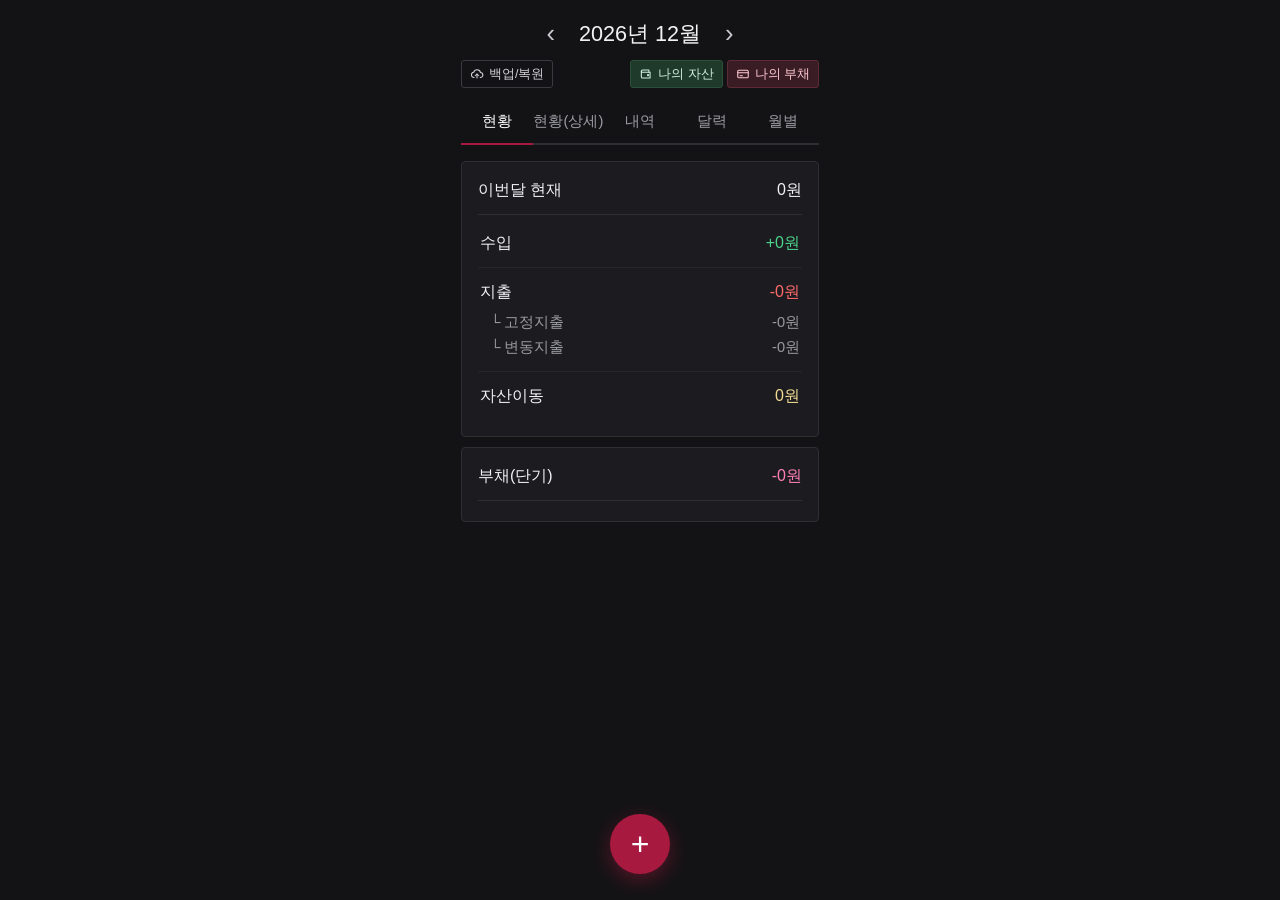
==== index.html @ 61c3c896 "상단 버튼 아이콘: 백업/복원(구름), 나의 자산(지갑), 나의 부채(카드) Co-Authored-By: Claude Opus 5.5 <noreply@anthropic.com>" ====
<!doctype html>
<html lang="ko">
<head>
  <meta charset="utf-8">
  <meta name="viewport" content="width=device-width, initial-scale=1, viewport-fit=cover">
  <meta name="theme-color" content="#131315">
  <meta name="apple-mobile-web-app-capable" content="yes">
  <meta name="apple-mobile-web-app-status-bar-style" content="black-translucent">
  <meta name="apple-mobile-web-app-title" content="가계부">
  <meta name="google-site-verification" content="jpXfUGsTTDKQSjkQubJNFCeuo1Zj98mid0nIIDpsm4s" />
  <meta name="description" content="개인용 가계부 웹앱. 데이터는 이 기기와 본인 구글 드라이브에만 저장됩니다.">
  <title>클로드 가계부</title>
  <link rel="manifest" href="manifest.webmanifest">
  <link rel="icon" href="icons/icon-192.png">
  <link rel="apple-touch-icon" href="icons/apple-touch-icon.png">
  <link rel="stylesheet" href="style.css">
</head>
<body>
  <div class="app">
    <header class="topbar">
      <div class="month-nav">
        <button class="icon-btn" id="prev" aria-label="이전 달">‹</button>
        <button id="month-title" aria-label="날짜 고르기"></button>
        <button class="icon-btn" id="next" aria-label="다음 달">›</button>
      </div>
      <div class="top-row">
        <button class="ghost-btn" id="open-backup"><svg class="btn-ico" width="14" height="14" viewBox="0 0 24 24" fill="none" stroke="currentColor" stroke-width="1.8" stroke-linecap="round" stroke-linejoin="round" aria-hidden="true"><path d="M7 18a4.5 4.5 0 0 1-.6-8.96A6 6 0 0 1 18 9.5a4 4 0 0 1-.5 8.5"/><path d="M12 12v7"/><path d="M9 15l3-3 3 3"/></svg>백업/복원</button>
        <div class="top-actions">
          <button class="ghost-btn asset-tone" id="open-assets"><svg class="btn-ico" width="14" height="14" viewBox="0 0 24 24" fill="none" stroke="currentColor" stroke-width="1.8" stroke-linecap="round" stroke-linejoin="round" aria-hidden="true"><path d="M4 7a2 2 0 0 1 2-2h11v4"/><path d="M4 7v10a2 2 0 0 0 2 2h13V9H6a2 2 0 0 1-2-2z"/><circle cx="15.5" cy="14" r="1"/></svg>나의 자산</button>
          <button class="ghost-btn debt-tone" id="open-debts"><svg class="btn-ico" width="14" height="14" viewBox="0 0 24 24" fill="none" stroke="currentColor" stroke-width="1.8" stroke-linecap="round" stroke-linejoin="round" aria-hidden="true"><rect x="3" y="5.5" width="18" height="13" rx="2"/><path d="M3 10h18"/><path d="M7 15h4"/></svg>나의 부채</button>
        </div>
      </div>
    </header>

    <nav class="tabs" role="tablist">
      <button role="tab" data-tab="home">현황</button>
      <button role="tab" data-tab="detail">현황(상세)</button>
      <button role="tab" data-tab="list">내역</button>
      <button role="tab" data-tab="calendar">달력</button>
      <button role="tab" data-tab="monthly">월별</button>
    </nav>

    <button id="sync-bar" class="sync-bar" hidden></button>
    <div id="backup-bar" class="backup-bar" hidden></div>
    <main id="view"></main>
  </div>

  <button class="fab" id="fab" aria-label="내역 추가">+</button>
  <div id="modal-root"></div>
  <div id="toast" class="toast" hidden></div>

  <script type="module" src="app.js"></script>
</body>
</html>
---- style.css ----
/* 다크 테마 + 레드와인 포인트. PC에서도 폰과 같은 폭(390px)으로 보인다. */
:root {
  --fs-up: 1px;       /* 작은 글자(1rem 미만)를 한꺼번에 키우는 값 */
  --bg: #131315;
  --card: #1c1c20;
  --row: #242428;
  --line: #2e2e33;
  --line-soft: #26262b;
  --text: #f2f2f4;
  --muted: #9a9aa2;
  --wine: #a8193f;
  --wine-hover: #c01f4a;
  --inc: #4cd28a;     /* 수입: 초록 */
  --exp: #ff6b6b;     /* 지출: 레드 */
  --cred: #ff7eb6;     /* 부채(신용카드·마통 사용): 핑크 */
  --mov: #f3dc94;   /* 자산이동: 연한 옐로우 */
  --green-bg: #1f3a2a;
  --green-line: #2b5039;
  --green-text: #cfeedd;
  --sector: #f3dc94;          /* 종류 뱃지·합계 기본색 */
  --sector-rgb: 243, 220, 148;
  --app-width: 390px;
  color-scheme: dark;
}

* { box-sizing: border-box; }
html, body { margin: 0; background: var(--bg); color: var(--text); }
body {
  font-family: -apple-system, BlinkMacSystemFont, "Apple SD Gothic Neo", "Malgun Gothic", "Noto Sans KR", sans-serif;
  font-size: 16px; font-weight: 400; line-height: 1.5;
  -webkit-tap-highlight-color: transparent;
}
button, input, select, textarea { font: inherit; color: inherit; }
button { cursor: pointer; background: none; border: none; padding: 0; }

.app {
  max-width: var(--app-width); margin: 0 auto;
  padding: calc(16px + env(safe-area-inset-top)) 16px 120px;
}

/* 상단 바 */
/* 윗줄: 날짜(가운데, 크게) / 아랫줄: 왼쪽 백업/복원, 오른쪽 나의 자산·나의 부채 */
.topbar { display: flex; flex-direction: column; gap: 8px; margin-bottom: 14px; }
.top-row { display: flex; align-items: center; justify-content: space-between; gap: 4px; }
.month-nav { display: flex; align-items: center; justify-content: center; gap: 8px; white-space: nowrap; }
#month-title { font-size: 1.35rem; padding: 2px 6px; border-radius: 3px; }
.month-nav .icon-btn { font-size: 1.6rem; padding: 2px 10px; }
#month-title:active { background: var(--row); }

/* 날짜 선택 팝업 */
.pick-nav { display: flex; align-items: center; justify-content: space-between; margin-bottom: 4px; }
.pick-title { font-size: 1rem; padding: 4px 10px; border-radius: 3px; }
.pick-title:active { background: var(--row); }
.pick-day { position: relative; height: 40px; border-radius: 50%; font-size: calc(0.9rem + var(--fs-up)); margin: 1px auto; width: 40px; }
.pick-day.sun { color: #ff8a9b; } .pick-day.sat { color: #7cc4f5; }
.pick-day.today { outline: 1px solid var(--wine); }
.pick-day.on { background: var(--wine); color: #fff; }
.pick-day i { position: absolute; left: 50%; bottom: 5px; width: 4px; height: 4px; margin-left: -2px; border-radius: 50%; background: var(--muted); }
.pick-day.on i { background: #fff; }
.pick-months { display: grid; grid-template-columns: repeat(4, 1fr); gap: 6px; margin: 8px 0; }
.pick-months button { height: 44px; border-radius: 3px; background: var(--row); border: 1px solid #303035; font-size: calc(0.9rem + var(--fs-up)); }
.pick-months button.on { background: var(--wine); border-color: var(--wine); color: #fff; }
.icon-btn { color: #c8c8ce; font-size: 1.3rem; line-height: 1; padding: 2px 4px; }
.top-actions { display: flex; gap: 4px; }
.ghost-btn {
  border: 1px solid #3a3a40; border-radius: 3px; color: #d0d0d6;
  font-size: calc(0.72rem + var(--fs-up)); padding: 6px 6px; white-space: nowrap; line-height: 1;
}
/* 상단 버튼 아이콘(백업 구름·자산 지갑·부채 카드) */
.top-row .ghost-btn { display: inline-flex; align-items: center; gap: 5px; padding: 6px 8px; }
.btn-ico { flex: 0 0 auto; }
/* 상단 나의 자산(초록) / 나의 부채(레드) — 각 창의 색과 맞춤 */
.ghost-btn.asset-tone { background: var(--green-bg); border-color: var(--green-line); color: var(--green-text); }
.ghost-btn.debt-tone { background: #3a1d24; border-color: #5e2a35; color: #ffc9d2; }

/* 탭 */
.tabs { display: flex; border-bottom: 2px solid var(--line); margin-bottom: 16px; }
.tabs button { flex: 1; padding: 8px 0 10px; color: var(--muted); font-size: calc(0.95rem + var(--fs-up)); position: relative; }
.tabs button.active { color: #fff; }
.tabs button.active::after {
  content: ""; position: absolute; left: 0; right: 0; bottom: -2px; height: 2px; background: var(--wine);
}

/* 동기화 알림줄 */
.sync-bar {
  display: block; width: 100%; margin: -6px 0 12px; padding: 9px 12px; border-radius: 3px; text-align: left;
  background: #2a2216; border: 1px solid #4a3a1c; color: var(--mov); font-size: calc(0.8rem + var(--fs-up));
}
.sync-bar[hidden] { display: none; }

/* 카드(섹션) */
.card { background: var(--card); border: 1px solid var(--line); border-radius: 4px; padding: 16px; margin-bottom: 10px; }
.card-head {
  display: flex; justify-content: space-between;
  padding-bottom: 12px; border-bottom: 1px solid var(--line); margin-bottom: 4px;
}
.card-head.plain { border-bottom: none; padding-bottom: 0; margin-bottom: 12px; }
.row { padding: 12px 2px; }
.row + .row { border-top: 1px solid var(--line-soft); }
.row-main { display: flex; justify-content: space-between; }
.row-sub { display: flex; justify-content: space-between; color: var(--muted); font-size: calc(0.85rem + var(--fs-up)); padding: 4px 0 0 10px; }
.row-main + .row-sub { margin-top: 4px; }
.inc { color: var(--inc); } .exp { color: var(--exp); } .mov { color: var(--mov); } .cred { color: var(--cred); }
.muted { color: var(--muted); }
.empty { color: var(--muted); font-size: calc(0.85rem + var(--fs-up)); text-align: center; padding: 28px 0; line-height: 1.7; }

/* 구분 버튼(상세 현황, 내역 추가) */
.seg { display: flex; gap: 6px; }
.seg button {
  flex: 1; min-height: 36px; border-radius: 2px; font-size: calc(0.8rem + var(--fs-up));
  background: var(--row); border: 1px solid #303035; color: var(--muted);
}
.seg button.on { background: var(--wine); border-color: var(--wine); color: #fff; }
.seg.seg-5 { gap: 4px; }
.seg.seg-5 button { font-size: calc(0.74rem + var(--fs-up)); padding: 0 2px; white-space: nowrap; }

/* 내역 목록 */
.day { margin-bottom: 10px; }
.day-head { display: flex; justify-content: space-between; color: var(--muted); font-size: calc(0.8rem + var(--fs-up)); padding: 0 2px 6px; }
.tx { display: flex; justify-content: space-between; align-items: center; gap: 10px; width: 100%; text-align: left; padding: 12px 2px; }
.tx + .tx { border-top: 1px solid var(--line-soft); }
.tx .left { min-width: 0; }
.tx .memo { color: var(--muted); font-size: calc(0.8rem + var(--fs-up)); overflow: hidden; text-overflow: ellipsis; white-space: nowrap; }
.tx .amt { white-space: nowrap; }

/* 달력: 카드 하나 안에 상자 없이 7칸 격자 */
.cal-grid { display: grid; grid-template-columns: repeat(7, 1fr); }
.cal-week { margin: 6px 0 2px; }
.cal-week span { text-align: center; font-size: calc(0.75rem + var(--fs-up)); color: var(--muted); padding: 4px 0; }
.cal-week .sun, .cal-cell.sun .cal-num { color: #ff8a9b; }
.cal-week .sat, .cal-cell.sat .cal-num { color: #7cc4f5; }
.cal-cell {
  min-height: 58px; padding: 4px 1px 6px; border-radius: 4px;
  display: flex; flex-direction: column; align-items: center; gap: 1px; min-width: 0;
}
.cal-cell.sel { background: var(--row); }
.cal-num { font-size: calc(0.82rem + var(--fs-up)); width: 24px; height: 24px; line-height: 24px; text-align: center; border-radius: 50%; }
.cal-cell.today .cal-num { background: var(--wine); color: #fff; }
.cal-amt { font-size: calc(0.6rem + var(--fs-up)); line-height: 1.3; max-width: 100%; overflow: hidden; text-overflow: ellipsis; white-space: nowrap; }
.cal-dot { width: 4px; height: 4px; border-radius: 50%; background: var(--mov); margin-top: 4px; }
.cal-sum { font-size: calc(0.85rem + var(--fs-up)); }

/* + 버튼 */
.fab {
  position: fixed; left: 50%; bottom: calc(26px + env(safe-area-inset-bottom)); transform: translateX(-50%);
  width: 60px; height: 60px; border-radius: 50%; background: var(--wine); color: #fff;
  font-size: 2rem; font-weight: 300; line-height: 1; z-index: 10;
  box-shadow: 0 6px 20px rgba(168, 25, 63, 0.45);
}
.fab:active { background: var(--wine-hover); }

/* 팝업 창: 폭은 카드와 동일 */
.overlay {
  position: fixed; inset: 0; background: rgba(0, 0, 0, 0.55); z-index: 20;
  display: flex; justify-content: center; align-items: flex-start;
  padding: calc(48px + env(safe-area-inset-top)) 16px 24px; overflow-y: auto;
}
.panel {
  width: calc(var(--app-width) - 32px); max-width: 100%;
  background: var(--card); border: 1px solid var(--line); border-radius: 4px;
}
.panel-head { display: flex; justify-content: space-between; align-items: center; padding: 20px 20px 8px; }
.panel-head h2 { margin: 0; font-size: 1.1rem; font-weight: 400; }
.head-actions { display: flex; align-items: center; gap: 12px; }
.x-btn { font-size: 1.1rem; color: #ddd; padding: 2px 4px; }
.panel-body { padding: 8px 20px 20px; }

.red-btn {
  background: #3a1d24; border: 1px solid #5e2a35; color: #ffc9d2;
  border-radius: 3px; font-size: calc(0.78rem + var(--fs-up)); padding: 6px 10px; line-height: 1;
}
.panel.theme-debts .head-actions { gap: 6px; }
.panel.theme-debts .head-actions .red-btn,
.panel.theme-debts .head-actions .green-btn { padding: 6px 8px; white-space: nowrap; }
.green-btn {
  background: var(--green-bg); border: 1px solid var(--green-line); color: var(--green-text);
  border-radius: 3px; font-size: calc(0.78rem + var(--fs-up)); padding: 6px 10px; line-height: 1;
}
.btn {
  display: block; width: 100%; min-height: 46px; border-radius: 3px;
  background: var(--row); border: 1px solid #303035;
}
.btn.primary { background: var(--wine); border-color: var(--wine); color: #fff; }
.btn.danger { color: #ff5c7c; }
.btn-row { display: flex; gap: 8px; margin-top: 16px; }
.btn-row .btn { flex: 1; }

/* 입력 폼 */
.field { margin-top: 14px; }
.field label { display: block; font-size: calc(0.8rem + var(--fs-up)); color: var(--muted); margin-bottom: 6px; }
.input {
  width: 100%; height: 44px; padding: 0 12px; border-radius: 3px;
  background: var(--row); border: 1px solid #303035; outline: none;
}
.input:focus { border-color: var(--wine); }
select.input { appearance: none; background-image: linear-gradient(45deg, transparent 50%, #aaa 50%), linear-gradient(135deg, #aaa 50%, transparent 50%);
  background-position: calc(100% - 18px) 19px, calc(100% - 13px) 19px; background-size: 5px 5px; background-repeat: no-repeat; }
input[type="date"].input { color-scheme: dark; }
.amount-input { text-align: right; font-size: 1.1rem; }
.money-line { display: flex; gap: 6px; }
.money-line .cur-select { flex: 0 0 92px; }
.amount-wrap { position: relative; flex: 1; min-width: 0; }
.amount-wrap .amount-input { display: block; width: 100%; padding-right: 34px; }
.amount-wrap[data-long="true"] .amount-input { padding-right: 54px; }
.amount-unit { position: absolute; right: 12px; top: 50%; transform: translateY(-50%); color: var(--muted); font-size: calc(0.95rem + var(--fs-up)); pointer-events: none; }
.money-line .amount-input { flex: 1; min-width: 0; }
.money-line .half { flex: 1; min-width: 0; }
.subcat-add { margin-top: 6px; }
.subcat-add[hidden] { display: none; }
.subcat-add .input { flex: 1; min-width: 0; }
.subcat-add .subcat-add-btn { flex: 0 0 64px; width: 64px; min-height: 44px; }
.money-line input[type="date"] { flex: 1; min-width: 0; }
.money-line .time-input { flex: 0 0 120px; color-scheme: dark; }
.tx .amt { text-align: right; }
[data-krw-field][hidden] { display: none; }

/* 나의 자산 */
.asset-group { border: 1px solid var(--line); border-radius: 4px; padding: 4px 14px; margin-top: 10px; }
.asset-group-head {
  display: flex; justify-content: space-between; align-items: center;
  padding: 10px 0; border-bottom: 1px solid var(--line);
}
/* 종류(섹터) 이름은 옐로우 뱃지, 섹터 합계는 옐로우 글자 → 아래 자산 목록과 구분 */
.sector-badge {
  display: inline-block; padding: 3px 9px; border-radius: 3px; font-size: calc(0.8rem + var(--fs-up)); line-height: 1.4;
  color: var(--sector); background: rgba(var(--sector-rgb), 0.12); border: 1px solid rgba(var(--sector-rgb), 0.35);
}
.sector-total { color: var(--sector); }
/* 나의 자산은 연한 초록, 나의 부채는 연한 레드 */
.panel.theme-assets { --sector: #9fe0b5; --sector-rgb: 159, 224, 181; }
.panel.theme-debts { --sector: #ff9fae; --sector-rgb: 255, 159, 174; }
.asset-row { display: flex; align-items: center; gap: 8px; padding: 12px 0; }
.icon-only { color: #c8c8ce; display: flex; align-items: center; padding: 4px; }

/* 자산 전체 편집 */
.edit-item { padding: 12px 0; display: flex; align-items: center; gap: 4px; background: var(--card); }
.edit-body { flex: 1; min-width: 0; }
.grip { flex: 0 0 22px; align-self: stretch; display: flex; align-items: center; justify-content: center;
  color: var(--muted); touch-action: none; cursor: grab; margin-left: -6px; }
.edit-item.dragging { background: var(--row); border-radius: 3px; outline: 1px solid var(--line); }
.edit-item.dragging .grip { color: var(--sector); cursor: grabbing; }
.edit-item + .edit-item { border-top: 1px solid var(--line-soft); }
.edit-line { display: flex; gap: 6px; align-items: center; }
.edit-line + .edit-line { margin-top: 6px; }
.input.sm { height: 38px; font-size: calc(0.9rem + var(--fs-up)); padding: 0 10px; }
.input.sm.cur { flex: 0 0 66px; background-position: calc(100% - 12px) 16px, calc(100% - 7px) 16px; padding: 0 18px 0 8px; }
.input.sm.type { flex: 1; min-width: 0; padding: 0 19px 0 7px; background-position: calc(100% - 13px) 16px, calc(100% - 8px) 16px; } /* 둘째 줄 남는 폭을 다 써서 긴 종류 이름도 보이게 */
.edit-line .input.sm.amt-fixed:not(.type):not(.cur) { flex: 0 0 112px; }
.edit-line .input.sm:not(.type):not(.cur) { flex: 1; min-width: 0; }
.edit-del { flex: 0 0 auto; color: var(--muted); font-size: calc(0.8rem + var(--fs-up)); padding: 0 4px 0 6px; white-space: nowrap; }
.edit-item.removed .input { opacity: 0.35; text-decoration: line-through; }
.edit-item.removed .edit-del { color: var(--text); }
.asset-row + .asset-row { border-top: 1px solid var(--line-soft); }
.asset-none { color: var(--muted); font-size: calc(0.82rem + var(--fs-up)); }
.asset-row .name { flex: 1; min-width: 0; overflow: hidden; text-overflow: ellipsis; white-space: nowrap; font-size: calc(0.85rem + var(--fs-up)); }
.asset-row .amt { white-space: nowrap; font-size: calc(0.85rem + var(--fs-up)); text-align: right; }
.fx-sub { display: block; color: var(--muted); font-size: calc(0.72rem + var(--fs-up)); }
.fx-hint { color: var(--muted); font-size: calc(0.78rem + var(--fs-up)); text-align: right; margin-top: 6px; min-height: 1em; }
.fx-note { font-size: calc(0.75rem + var(--fs-up)); margin-top: 10px; }
.asset-total { display: flex; justify-content: space-between; padding: 4px 2px 6px; }

.note { color: var(--muted); font-size: calc(0.82rem + var(--fs-up)); line-height: 1.6; margin: 4px 0 0; }
.section-title { font-size: calc(0.9rem + var(--fs-up)); margin: 22px 0 8px; }

/* 알림 */
.toast {
  position: fixed; left: 50%; bottom: calc(100px + env(safe-area-inset-bottom)); transform: translateX(-50%);
  background: #2a2a30; border: 1px solid var(--line); color: #fff; font-size: calc(0.85rem + var(--fs-up));
  padding: 10px 16px; border-radius: 4px; z-index: 30; white-space: nowrap;
}

/* 카테고리 편집 */
.cat-edit { flex: 0 0 auto; padding: 0 2px 0 4px; }
.cat-row { width: 100%; text-align: left; }
.cat-row .name { flex: 0 1 auto; }
.cat-row .cat-subs { flex: 1; min-width: 0; text-align: right; font-size: calc(0.75rem + var(--fs-up)); overflow: hidden; text-overflow: ellipsis; white-space: nowrap; }
.cat-row .chev { color: var(--muted); }
.back-link { color: var(--muted); font-size: calc(0.82rem + var(--fs-up)); padding: 2px 0 6px; }
/* 카테고리 편집: 지출의 고정/변동 탭 */
.tabs.sub-tabs { margin: 12px 0 0; }
.tabs.sub-tabs button { font-size: calc(0.88rem + var(--fs-up)); padding: 6px 0 8px; }
.tabs.sub-tabs + .asset-group { margin-top: 10px; }

/* 내역: 날짜 머리줄 */
.day-head2 { display: flex; justify-content: space-between; align-items: flex-start; gap: 8px; padding: 0 2px 12px; border-bottom: 1px solid var(--line); }
.dh-left { display: flex; align-items: center; gap: 8px; white-space: nowrap; }
.dh-day { font-size: 1.35rem; line-height: 1; color: #fff; }
.dh-dow { font-size: calc(0.75rem + var(--fs-up)); padding: 3px 8px; border-radius: 3px; background: var(--row); border: 1px solid #303035; color: #d0d0d6; }
.dh-dow.sun { color: #ff8a9b; } .dh-dow.sat { color: #7cc4f5; }
.dh-ym { font-size: calc(0.78rem + var(--fs-up)); color: var(--muted); }
.dh-right { text-align: right; font-size: calc(0.78rem + var(--fs-up)); line-height: 1.6; white-space: nowrap; }

/* 내역: 한 줄 (뱃지 → 내용 → 시간·거래처) */
.tx { align-items: center; }
.tx .badges { display: flex; flex-wrap: wrap; gap: 4px; margin-bottom: 4px; }
.cat-badge { font-size: calc(0.72rem + var(--fs-up)); line-height: 1.4; padding: 2px 7px; border-radius: 3px; }
.cat-badge.b-inc { background: #e3f8eb; color: #1b8a4c; }
.cat-badge.b-exp { background: #ffe8e8; color: #c9302c; }
.cat-badge.b-mov { background: #fff6dc; color: #9a7413; }
.cat-badge.b-cred { background: #ffe6f1; color: #b8236b; }
.tx-content { color: #fff; font-size: calc(0.95rem + var(--fs-up)); overflow: hidden; text-overflow: ellipsis; white-space: nowrap; }
.tx .memo { font-size: calc(0.75rem + var(--fs-up)); margin-top: 1px; }
/* 탭 5개: 폰 폭에 맞게 글자를 조금 줄임 */
.tabs:not(.sub-tabs) button { font-size: calc(0.86rem + var(--fs-up)); white-space: nowrap; }
/* 달력 월 합계: 1줄 수입·지출, 2줄 신용·마통 */
.card-head.cal-head { align-items: flex-start; }
.cal-sum { text-align: right; line-height: 1.6; white-space: nowrap; }
/* 달력 '10월' 상자 표시 (내역의 요일 뱃지와 같은 계열) */
.month-badge { display: inline-block; padding: 4px 12px; border-radius: 3px; background: var(--row); border: 1px solid #3a3a40; color: #fff; font-size: 1rem; line-height: 1.4; }

/* 월별 */
.month-row { display: block; width: 100%; text-align: left; padding: 12px 2px; }
.month-row + .month-row { border-top: 1px solid var(--line-soft); }
.month-row.sel .mr-label { color: #fff; border-color: var(--wine); }
.mr-top { display: flex; justify-content: space-between; align-items: flex-start; gap: 8px; }
.mr-label { font-size: calc(0.82rem + var(--fs-up)); color: #d0d0d6; padding: 2px 8px; border-radius: 3px; background: var(--row); border: 1px solid #303035; white-space: nowrap; }
.mr-sum { text-align: right; font-size: calc(0.8rem + var(--fs-up)); line-height: 1.6; white-space: nowrap; }
.mr-bars { display: flex; flex-direction: column; gap: 3px; margin-top: 8px; }
.bar { display: block; height: 4px; border-radius: 2px; min-width: 2px; }
.inc-bar { background: var(--inc); opacity: 0.8; }
.exp-bar { background: var(--exp); opacity: 0.8; }
.mr-note { font-size: calc(0.72rem + var(--fs-up)); margin-top: 10px; }

/* 현황(상세): 합계 바 + 카테고리 섹션 */
.total-bar { margin-top: 14px; padding: 12px 14px; border-radius: 4px; background: var(--row); border: 1px solid #303035; font-size: 1rem; }
.tb-main { display: flex; justify-content: space-between; align-items: center; }
.tb-main > span:first-child { color: var(--text); font-size: 1rem; } /* 카테고리 이름과 같은 흰색·크기 */
.tb-sub { display: flex; justify-content: space-between; color: var(--muted); font-size: calc(0.85rem + var(--fs-up)); padding: 4px 0 0 10px; }
.tb-main + .tb-sub { margin-top: 6px; }
.detail-cat .asset-group-head { border-bottom: none; }
.detail-cat .asset-group-head:has(+ .detail-sub) { border-bottom: 1px solid var(--line); }
.detail-sub { padding: 9px 0 9px 10px; color: var(--muted); }
.detail-sub .name, .detail-sub .amt { font-size: calc(0.85rem + var(--fs-up)); color: var(--muted); }
.detail-cat { cursor: pointer; }
.cat-chev { color: var(--muted); font-size: calc(0.85rem + var(--fs-up)); margin-left: 2px; }
.detail-items { border-top: 1px solid var(--line); margin-top: 2px; cursor: default; }
.detail-cat.open .asset-group-head { border-bottom: 1px solid var(--line); }
/* 현황(상세) 단기부채: 신용카드 / 마이너스통장 묶음 제목 */
.group-title { display: flex; justify-content: space-between; align-items: center; margin: 30px 2px 2px; }
.total-bar + .group-title { margin-top: 22px; }
.group-title .cat-badge { font-size: calc(0.8rem + var(--fs-up)); }

/* 자주 쓰는 내역 */
.star-btn { color: #f3dc94; }
.fav-add-btn { margin-top: 16px; display: flex; align-items: center; justify-content: center; gap: 6px; color: #f3dc94; }
.fav-add-btn + .btn-row { margin-top: 8px; }
.fav-row { display: flex; align-items: center; gap: 8px; }
.fav-row .tx { flex: 1; min-width: 0; }
.fav-row + .fav-row { border-top: 1px solid var(--line-soft); }
.fav-row .fav-del { flex: 0 0 56px; width: 56px; min-height: 36px; font-size: calc(0.8rem + var(--fs-up)); }
.icon-only.on { color: var(--wine); }
.fav-note { font-size: calc(0.72rem + var(--fs-up)); margin-top: 12px; }

/* 백업/복원: 초기화 */
.check-line { display: flex; align-items: center; gap: 8px; margin-top: 10px; font-size: calc(0.85rem + var(--fs-up)); color: #d0d0d6; }
.check-line input { width: 18px; height: 18px; accent-color: var(--wine); }

/* 백업/복원: 동기화 상태 뱃지 */
.sync-badge { align-self: center; font-size: calc(0.78rem + var(--fs-up)); line-height: 1.4; padding: 3px 9px; border-radius: 3px; border: 1px solid; }
.sync-badge.sb-ok { color: #9fe0b5; background: rgba(159, 224, 181, 0.12); border-color: rgba(159, 224, 181, 0.35); }
.sync-badge.sb-busy { color: #f3dc94; background: rgba(243, 220, 148, 0.12); border-color: rgba(243, 220, 148, 0.35); }
.sync-badge.sb-bad { color: #ff9fae; background: rgba(255, 159, 174, 0.12); border-color: rgba(255, 159, 174, 0.35); }
.sync-badge.sb-off { color: var(--muted); background: var(--row); border-color: #303035; }

/* 내역: 이전 내역 펼치기/접기, 더 보기 */
.older-toggle { display: flex; justify-content: space-between; align-items: center; width: 100%; margin-bottom: 10px; padding: 14px 16px; background: var(--card); border: 1px solid var(--line); border-radius: 4px; font-size: calc(0.9rem + var(--fs-up)); text-align: left; }
.older-toggle .muted { font-size: calc(0.8rem + var(--fs-up)); }
.day-more { display: block; width: 100%; padding: 10px 0 0; border-top: 1px solid var(--line-soft); color: var(--muted); font-size: calc(0.8rem + var(--fs-up)); text-align: center; }

/* 자산·부채 편집: 새 항목 추가 */
.edit-add-btn { margin-top: 12px; min-height: 42px; border-style: dashed; font-size: calc(0.9rem + var(--fs-up)); }
.edit-add-btn.red-tone { color: #ff9fae; border-color: #5e2a35; }
.edit-add-btn.green-tone { color: #9fe0b5; border-color: var(--green-line); }

/* 백업 알림줄 */
.backup-bar { display: flex; align-items: center; justify-content: space-between; gap: 10px; margin: -6px 0 12px; padding: 9px 12px; border-radius: 3px;
  background: #2a2216; border: 1px solid #4a3a1c; color: var(--mov); font-size: calc(0.8rem + var(--fs-up)); line-height: 1.5; }
.backup-bar[hidden] { display: none; }
.bb-actions { display: flex; gap: 6px; flex: 0 0 auto; }
.bb-actions button { padding: 5px 8px; border-radius: 3px; font-size: calc(0.75rem + var(--fs-up)); color: var(--muted); border: 1px solid #4a3a1c; white-space: nowrap; }
.bb-actions .bb-save { color: #2a2216; background: var(--mov); border-color: var(--mov); }

/* 내역: 자산이동 경로(출금 → 입금) 강조 */
.tx .memo.mov { color: var(--mov); }
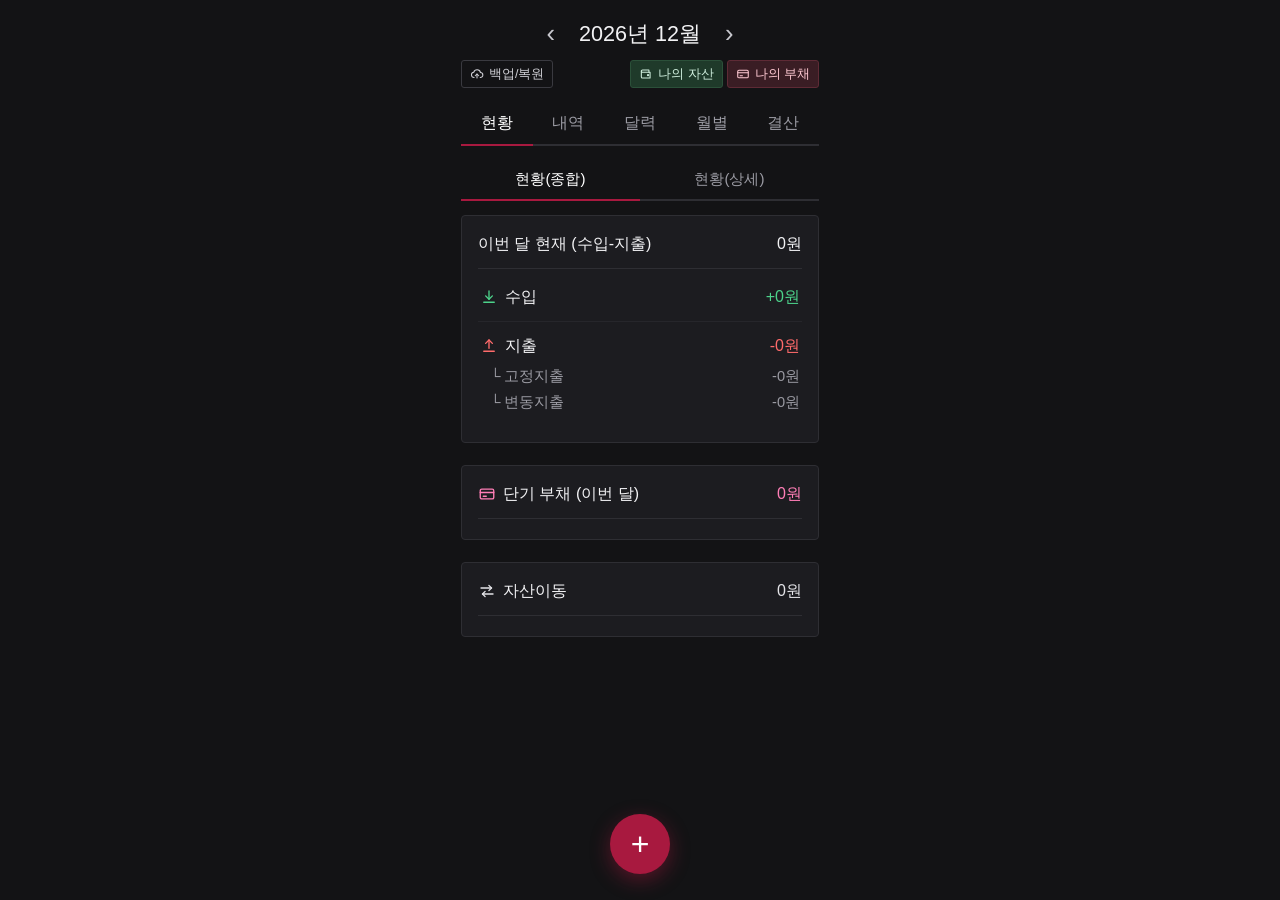
==== commit 309455b7: "현황 탭 안에 현황(종합)/현황(상세) 작은 탭, 메뉴에서 현황(상세) 빼고 '결산' 추가(준비 중), '이번 달 현재 (수입-지출)' Co-Authored-By: Claude O" ====
--- a/index.html
+++ b/index.html
@@ -34,10 +34,10 @@
 
     <nav class="tabs" role="tablist">
       <button role="tab" data-tab="home">현황</button>
-      <button role="tab" data-tab="detail">현황(상세)</button>
       <button role="tab" data-tab="list">내역</button>
       <button role="tab" data-tab="calendar">달력</button>
       <button role="tab" data-tab="monthly">월별</button>
+      <button role="tab" data-tab="settle">결산</button>
     </nav>
 
     <button id="sync-bar" class="sync-bar" hidden></button>
--- a/style.css
+++ b/style.css
@@ -13,7 +13,8 @@
   --inc: #4cd28a;     /* 수입: 초록 */
   --exp: #ff6b6b;     /* 지출: 레드 */
   --cred: #ff7eb6;     /* 부채(신용카드·마통 사용): 핑크 */
-  --mov: #f3dc94;   /* 자산이동: 연한 옐로우 */
+  --mov: #e4e4e8;   /* 자산이동(내 자산끼리): 화이트 계열 */
+  --repay: #f3dc94; /* 부채 상환: 연한 옐로우 */
   --green-bg: #1f3a2a;
   --green-line: #2b5039;
   --green-text: #cfeedd;
@@ -84,7 +85,7 @@
 /* 동기화 알림줄 */
 .sync-bar {
   display: block; width: 100%; margin: -6px 0 12px; padding: 9px 12px; border-radius: 3px; text-align: left;
-  background: #2a2216; border: 1px solid #4a3a1c; color: var(--mov); font-size: calc(0.8rem + var(--fs-up));
+  background: #2a2216; border: 1px solid #4a3a1c; color: #f3dc94; font-size: calc(0.8rem + var(--fs-up));
 }
 .sync-bar[hidden] { display: none; }
 
@@ -100,7 +101,7 @@
 .row-main { display: flex; justify-content: space-between; }
 .row-sub { display: flex; justify-content: space-between; color: var(--muted); font-size: calc(0.85rem + var(--fs-up)); padding: 4px 0 0 10px; }
 .row-main + .row-sub { margin-top: 4px; }
-.inc { color: var(--inc); } .exp { color: var(--exp); } .mov { color: var(--mov); } .cred { color: var(--cred); }
+.inc { color: var(--inc); } .exp { color: var(--exp); } .mov { color: var(--mov); } .cred { color: var(--cred); } .repay { color: var(--repay); }
 .muted { color: var(--muted); }
 .empty { color: var(--muted); font-size: calc(0.85rem + var(--fs-up)); text-align: center; padding: 28px 0; line-height: 1.7; }
 
@@ -111,8 +112,9 @@
   background: var(--row); border: 1px solid #303035; color: var(--muted);
 }
 .seg button.on { background: var(--wine); border-color: var(--wine); color: #fff; }
-.seg.seg-5 { gap: 4px; }
-.seg.seg-5 button { font-size: calc(0.74rem + var(--fs-up)); padding: 0 2px; white-space: nowrap; }
+.seg.seg-5, .seg.seg-6 { gap: 4px; }
+.seg.seg-5 button, .seg.seg-6 button { font-size: calc(0.74rem + var(--fs-up)); padding: 0 2px; white-space: nowrap; }
+.seg.seg-6 { display: grid; grid-template-columns: repeat(3, 1fr); } /* 6개는 3칸 × 2줄 */
 
 /* 내역 목록 */
 .day { margin-bottom: 10px; }
@@ -260,7 +262,8 @@
 .asset-total { display: flex; justify-content: space-between; padding: 4px 2px 6px; }
 
 .note { color: var(--muted); font-size: calc(0.82rem + var(--fs-up)); line-height: 1.6; margin: 4px 0 0; }
-.section-title { font-size: calc(0.9rem + var(--fs-up)); margin: 22px 0 8px; }
+.section-title { font-size: calc(0.9rem + var(--fs-up)); margin: 30px 0 10px; padding-top: 24px; border-top: 1px solid var(--line-soft); }
+.panel-body > .section-title:first-child { border-top: 0; padding-top: 0; } /* 섹션 사이만 옅은 줄 + 넉넉한 간격 */
 
 /* 알림 */
 .toast {
@@ -292,16 +295,18 @@
 
 /* 내역: 한 줄 (뱃지 → 내용 → 시간·거래처) */
 .tx { align-items: center; }
-.tx .badges { display: flex; flex-wrap: wrap; gap: 4px; margin-bottom: 4px; }
+.tx .badges { display: flex; flex-wrap: wrap; gap: 5px; margin-bottom: 5px; }
+.tx .cat-badge { font-size: calc(0.76rem + var(--fs-up)); padding: 2px 8px; } /* 내역 줄의 뱃지는 조금 크게 */
 .cat-badge { font-size: calc(0.72rem + var(--fs-up)); line-height: 1.4; padding: 2px 7px; border-radius: 3px; }
 .cat-badge.b-inc { background: #e3f8eb; color: #1b8a4c; }
 .cat-badge.b-exp { background: #ffe8e8; color: #c9302c; }
-.cat-badge.b-mov { background: #fff6dc; color: #9a7413; }
+.cat-badge.b-mov { background: #ececef; color: #26262b; }  /* 자산이동: 화이트 바탕·검은 글자 */
+.cat-badge.b-repay { background: #fff6dc; color: #9a7413; } /* 부채 상환: 옐로우 */
 .cat-badge.b-cred { background: #ffe6f1; color: #b8236b; }
 .tx-content { color: #fff; font-size: calc(0.95rem + var(--fs-up)); overflow: hidden; text-overflow: ellipsis; white-space: nowrap; }
 .tx .memo { font-size: calc(0.75rem + var(--fs-up)); margin-top: 1px; }
 /* 탭 5개: 폰 폭에 맞게 글자를 조금 줄임 */
-.tabs:not(.sub-tabs) button { font-size: calc(0.86rem + var(--fs-up)); white-space: nowrap; }
+.tabs:not(.sub-tabs) button { font-size: calc(0.94rem + var(--fs-up)); white-space: nowrap; flex: 1 1 auto; padding-left: 2px; padding-right: 2px; } /* 글자 길이만큼 폭을 나눠 현황(상세)도 안 잘리게 */
 /* 달력 월 합계: 1줄 수입·지출, 2줄 신용·마통 */
 .card-head.cal-head { align-items: flex-start; }
 .cal-sum { text-align: right; line-height: 1.6; white-space: nowrap; }
@@ -374,11 +379,95 @@
 
 /* 백업 알림줄 */
 .backup-bar { display: flex; align-items: center; justify-content: space-between; gap: 10px; margin: -6px 0 12px; padding: 9px 12px; border-radius: 3px;
-  background: #2a2216; border: 1px solid #4a3a1c; color: var(--mov); font-size: calc(0.8rem + var(--fs-up)); line-height: 1.5; }
+  background: #2a2216; border: 1px solid #4a3a1c; color: #f3dc94; font-size: calc(0.8rem + var(--fs-up)); line-height: 1.5; }
 .backup-bar[hidden] { display: none; }
 .bb-actions { display: flex; gap: 6px; flex: 0 0 auto; }
 .bb-actions button { padding: 5px 8px; border-radius: 3px; font-size: calc(0.75rem + var(--fs-up)); color: var(--muted); border: 1px solid #4a3a1c; white-space: nowrap; }
-.bb-actions .bb-save { color: #2a2216; background: var(--mov); border-color: var(--mov); }
+.bb-actions .bb-save { color: #2a2216; background: #f3dc94; border-color: #f3dc94; }
 
 /* 내역: 자산이동 경로(출금 → 입금) 강조 */
 .tx .memo.mov { color: var(--mov); }
+.tx .memo.repay { color: var(--repay); } /* 부채상환 경로 */
+
+/* 현황: 수입·지출·자산이동·단기 부채 제목 앞 아이콘 */
+.home-label { display: inline-flex; align-items: center; gap: 7px; }
+.home-label > span { display: inline-flex; }
+
+/* 현황(상세) 간격: 카테고리 섹션끼리 일정하게 14px, 합계 바 바로 다음은 28px로 넓게 구분 */
+.detail-cat { margin-top: 14px; }
+.total-bar + .detail-cat { margin-top: 28px; }
+.group-title { margin: 36px 2px 0; }
+.total-bar + .group-title { margin-top: 28px; }
+.group-title + .detail-cat { margin-top: 12px; }
+
+/* 내역 창 자산이동: 출금 자산 ↓ 입금 자산 */
+.flow-arrow { display: flex; justify-content: center; margin: 10px 0 -6px; color: var(--mov); }
+.field.flow-to { margin-top: 0; }
+
+/* 월별: 왼쪽 수입·지출·Total / 오른쪽 신용·마통·부채 증가 */
+.mc-cols { display: flex; flex-wrap: wrap; gap: 4px 15px; justify-content: flex-end; text-align: right; } /* 금액이 길면 오른쪽 칸이 아래로 내려감 */
+.mc-cols > div + div { padding-left: 15px; border-left: 1px solid var(--line); } /* 왼쪽(수입·지출·합계) | 오른쪽(신용·마통·부채) 구분 */
+.mc-total { color: #fff; }
+.month-badge { white-space: nowrap; flex: 0 0 auto; }
+.cal-head .mc-cols { gap: 4px 15px; font-size: calc(0.78rem + var(--fs-up)); }
+.cal-head:has(.mc-cols) { gap: 8px; }
+.cal-head:has(.mc-cols) .month-badge { padding: 4px 8px; }
+
+/* 백업/복원: 엑셀 내보내기 (기간 고르기 + 버튼) */
+.money-line .excel-range { flex: 1; min-width: 0; }
+.money-line .excel-btn { flex: 0 0 auto; width: auto; min-height: 44px; padding: 0 14px; white-space: nowrap; display: inline-flex; align-items: center; gap: 7px; }
+
+/* 영수증 사진 */
+.money-line .photo-btn { flex: 0 0 44px; justify-content: center; border: 1px solid #303035; border-radius: 3px; background: var(--row); }
+.photo-strip { display: flex; flex-wrap: wrap; gap: 8px; margin-top: 8px; }
+.photo-thumb { position: relative; width: 64px; height: 64px; border-radius: 3px; overflow: hidden; background: var(--row); border: 1px solid #303035; cursor: pointer;
+  display: flex; align-items: center; justify-content: center; }
+.photo-thumb img { width: 100%; height: 100%; object-fit: cover; }
+.pt-wait { font-size: calc(0.66rem + var(--fs-up)); color: var(--muted); text-align: center; padding: 2px; }
+.photo-del { position: absolute; top: 2px; right: 2px; width: 20px; height: 20px; border-radius: 50%; background: rgba(0, 0, 0, 0.65); color: #fff; font-size: 11px; line-height: 20px; }
+.photo-viewer { position: fixed; inset: 0; z-index: 100; background: rgba(0, 0, 0, 0.92); display: flex; align-items: center; justify-content: center; padding: 16px; }
+.photo-viewer img { max-width: 100%; max-height: 100%; object-fit: contain; }
+.pv-close { position: absolute; top: 16px; right: 18px; color: #fff; font-size: 1.3rem; }
+.tx .tx-photo { display: inline-flex; align-items: center; color: var(--muted); }
+.tx .tx-photo svg { width: 16px; height: 16px; }
+
+/* 내역 창 잔액 안내: 왼쪽 정렬, 구분색으로 강조(수입 초록·지출 레드·자산이동 옐로우) */
+.fx-hint.tx-hint { text-align: left; word-break: keep-all; } /* 한글은 단어 단위로 줄바꿈 */
+.fx-hint.tx-hint.inc { color: var(--inc); }
+.fx-hint.tx-hint.exp { color: var(--exp); }
+.fx-hint.tx-hint.mov { color: var(--mov); }
+.fx-hint.tx-hint.cred { color: var(--cred); }
+
+/* 나의 부채: 부채 상환 버튼(옐로우) */
+.yellow-btn { background: #3a3220; border: 1px solid #5c4c22; color: #f3dc94; border-radius: 3px; font-size: calc(0.78rem + var(--fs-up)); padding: 6px 10px; line-height: 1; }
+.panel.theme-debts .head-actions .yellow-btn { padding: 6px 8px; white-space: nowrap; }
+
+/* 합계 바 하위 항목: 금액은 한 줄, 이름은 단어 단위로 줄바꿈 */
+.tb-sub { gap: 10px; }
+.tb-sub > span:first-child { min-width: 0; word-break: keep-all; }
+.tb-sub > span:last-child { flex: 0 0 auto; white-space: nowrap; }
+
+/* 현황: 이번 달 현재 카드와 단기 부채 카드 사이 간격 */
+.card.home-sec { margin-top: 22px; } /* 현황 섹션(카드) 사이 간격 */
+
+/* 내역 검색 */
+.search-bar { position: relative; display: flex; align-items: center; margin-bottom: 12px; }
+.search-ico { position: absolute; left: 12px; color: var(--muted); pointer-events: none; }
+.search-input { width: 100%; height: 44px; padding: 0 40px 0 38px; border-radius: 3px; background: var(--card); border: 1px solid var(--line); outline: none; color: var(--text); font-size: calc(0.9rem + var(--fs-up)); }
+.search-input:focus { border-color: var(--wine); }
+.search-input::-webkit-search-cancel-button { display: none; }
+.search-clear { position: absolute; right: 6px; width: 32px; height: 32px; color: var(--muted); font-size: 0.9rem; }
+.search-clear[hidden] { display: none; }
+.search-summary { display: flex; justify-content: space-between; align-items: center; gap: 8px; margin: 0 2px 10px; font-size: calc(0.82rem + var(--fs-up)); white-space: nowrap; }
+
+/* 내역: 대출 실행 경로(핑크) */
+.tx .memo.cred { color: var(--cred); }
+
+/* 현황 하위 항목: 금액은 한 줄, 이름은 단어 단위로 줄바꿈 */
+.row-sub { gap: 10px; }
+.row-sub > span:first-child { min-width: 0; word-break: keep-all; }
+.row-sub > span:last-child { flex: 0 0 auto; white-space: nowrap; }
+
+/* 현황 탭 안의 작은 탭(종합/상세) */
+.tabs.sub-tabs.home-parts { margin: 0 0 14px; }
+.tabs.sub-tabs.home-parts button { flex: 1; }
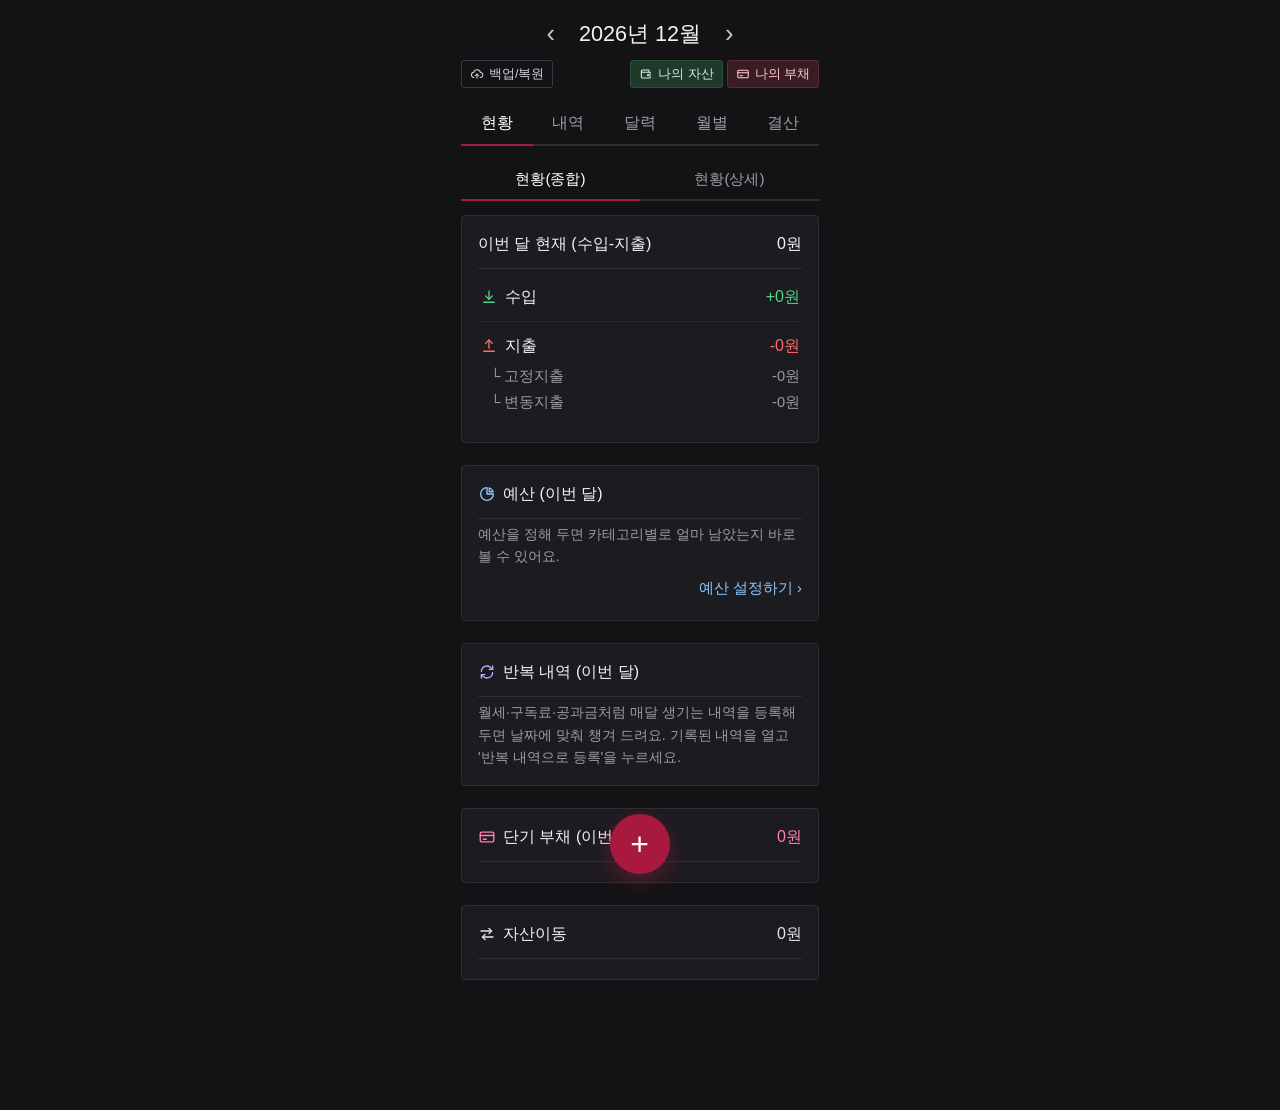
==== commit 30792910: "앱 잠금(선택, 이 기기만): 4자리 PIN, 잠기는 시점(다시 열 때·1/5/30분), 지문·얼굴 인증(WebAuthn), PIN 분실 시 초기화 후 드라이브에서 다시 받기 / " ====
--- a/index.html
+++ b/index.html
@@ -18,6 +18,7 @@
 <body>
   <div class="app">
     <header class="topbar">
+      <button class="eye-btn" id="eye-btn" hidden aria-label="금액 잠깐 보기"></button>
       <div class="month-nav">
         <button class="icon-btn" id="prev" aria-label="이전 달">‹</button>
         <button id="month-title" aria-label="날짜 고르기"></button>
--- a/style.css
+++ b/style.css
@@ -239,7 +239,9 @@
 .edit-body { flex: 1; min-width: 0; }
 .grip { flex: 0 0 22px; align-self: stretch; display: flex; align-items: center; justify-content: center;
   color: var(--muted); touch-action: none; cursor: grab; margin-left: -6px; }
-.edit-item.dragging { background: var(--row); border-radius: 3px; outline: 1px solid var(--line); }
+.edit-item.dragging { background: var(--row); border-radius: 3px; outline: 1px solid var(--wine); opacity: 0.96; transform: scale(1.02); pointer-events: none; }
+.edit-item.dragging .grip { pointer-events: auto; }
+.drag-placeholder { border: 1px dashed #4a4a52; border-radius: 3px; background: rgba(255, 255, 255, 0.03); box-sizing: border-box; } /* 놓일 자리 */
 .edit-item.dragging .grip { color: var(--sector); cursor: grabbing; }
 .edit-item + .edit-item { border-top: 1px solid var(--line-soft); }
 .edit-line { display: flex; gap: 6px; align-items: center; }
@@ -471,3 +473,198 @@
 /* 현황 탭 안의 작은 탭(종합/상세) */
 .tabs.sub-tabs.home-parts { margin: 0 0 14px; }
 .tabs.sub-tabs.home-parts button { flex: 1; }
+
+/* 결산 */
+.settle-note { font-size: calc(0.75rem + var(--fs-up)); align-self: center; }
+.rank-row + .rank-row { margin-top: 12px; }
+.rank-top { display: flex; justify-content: space-between; gap: 10px; font-size: calc(0.9rem + var(--fs-up)); }
+.rank-top > span:last-child { white-space: nowrap; }
+.rank-no { display: inline-block; width: 18px; color: var(--muted); }
+.rank-bar { height: 4px; margin-top: 6px; border-radius: 2px; background: var(--row); overflow: hidden; }
+.rank-bar span { display: block; height: 100%; background: var(--exp); opacity: 0.75; border-radius: 2px; }
+.diff-row + .diff-row { margin-top: 12px; }
+.diff-sub { color: var(--muted); font-size: calc(0.8rem + var(--fs-up)); margin-top: 3px; padding-left: 2px; }
+
+/* 결산: 엑셀 저장 버튼 */
+.btn.settle-excel { display: flex; align-items: center; justify-content: center; gap: 8px; width: 100%; margin-top: 18px; min-height: 46px; }
+
+/* 카테고리 편집: 끌어서 순서 바꾸기 */
+.edit-item.cat-item { padding: 0; }
+.cat-item .cat-row { flex: 1; min-width: 0; }
+
+/* 내역 창: 자산·부채 등록 안내 */
+.holding-help { display: flex; flex-wrap: wrap; align-items: center; gap: 4px 10px; margin-top: 6px; font-size: calc(0.78rem + var(--fs-up)); color: var(--muted); word-break: keep-all; }
+.holding-help.no-holding { color: #f3dc94; }
+.holding-help .reg-link { color: #9fe0b5; font-size: inherit; padding: 2px 0; }
+.holding-help .reg-link[data-reg="debts"] { color: #ff9fae; }
+.holding-help { justify-content: flex-start; align-content: flex-start; text-align: left; }
+.holding-help > span { flex: 1 1 100%; }
+.fx-hint.tx-hint:empty { display: none; } /* 안내가 없으면 빈 줄을 남기지 않음 */
+
+/* 내역 창: 필수 항목 */
+.req { color: #ff6b6b; margin-left: 2px; }
+.input.invalid { border-color: #ff6b6b; }
+
+/* 자산·부채 편집: 부호 바꾸기 */
+.sign-btn { flex: 0 0 26px; height: 38px; border-radius: 3px; border: 1px solid #303035; background: var(--row); color: var(--muted); font-size: calc(0.85rem + var(--fs-up)); }
+
+/* 날짜·시간 칸 전체를 눌러 열기 */
+input[type="date"], input[type="time"] { cursor: pointer; }
+
+/* 지출 창: 카드 대금은 부채 상환으로 */
+.repay-tip { display: flex; flex-wrap: wrap; align-content: flex-start; gap: 2px 10px; margin-top: 8px; padding: 8px 10px; border-radius: 3px; border: 1px solid #303035;
+  font-size: calc(0.78rem + var(--fs-up)); color: var(--muted); word-break: keep-all; }
+.repay-tip > span { flex: 1 1 100%; }
+.repay-tip .tip-em { font-weight: 400; color: #f3dc94; }
+.repay-tip .repay-link { color: #f3dc94; border: 1px solid #6b5a2a; border-radius: 3px; padding: 5px 12px; margin-top: 6px; margin-left: auto; background: rgba(243, 220, 148, 0.06); }
+.repay-tip.warn { border-color: #6b5a2a; background: rgba(243, 220, 148, 0.08); color: #f3dc94; }
+
+/* 새 내역 1단계: 내역 성격 고르기 (화면 전체) */
+.overlay:has(.kind-picker) { padding: 0; }
+.panel.kind-picker { width: var(--app-width); min-height: 100dvh; border: 0; border-radius: 0; padding-top: env(safe-area-inset-top); }
+.kp-intro { margin: 4px 0 18px; font-size: 1.05rem; line-height: 1.6; color: var(--text); word-break: keep-all; }
+.kp-em { color: #f3dc94; }
+.kp-list { display: flex; flex-direction: column; border-top: 1px solid var(--line); }
+.kp-item { display: flex; align-items: center; gap: 10px; width: 100%; padding: 14px 4px; border-bottom: 1px solid var(--line); text-align: left; }
+.kp-item:active { background: rgba(255, 255, 255, 0.04); }
+.kp-num { color: var(--muted); font-size: calc(0.85rem + var(--fs-up)); width: 16px; flex: none; }
+.kp-ico { display: inline-flex; flex: none; }
+.kp-text { display: flex; flex-direction: column; gap: 3px; flex: 1; min-width: 0; }
+.kp-name { font-size: 1.05rem; }
+.kp-desc { font-size: calc(0.78rem + var(--fs-up)); color: var(--muted); word-break: keep-all; line-height: 1.4; }
+.kp-go { color: var(--muted); font-size: 1.2rem; flex: none; }
+.kp-lead { margin: 0 0 10px; }
+.debt-mode-note { margin-top: 8px; word-break: keep-all; }
+
+/* 입력 창 맨 위: 내역 성격 */
+.nature-field { margin-top: 4px; }
+.nature-sel.inc { color: var(--inc); } .nature-sel.exp { color: var(--exp); } .nature-sel.mov { color: var(--mov); }
+.nature-sel.cred { color: var(--cred); } .nature-sel.repay { color: var(--repay); }
+.nature-sel option { color: var(--text); }
+
+/* 부채 등록: 시작 잔액 안내 / 상환: 앱 쓰기 전 사용분 */
+.start-bal-note { margin-top: 6px; word-break: keep-all; }
+.start-fix { margin-top: 8px; padding: 8px 10px; border: 1px solid #6b5a2a; border-radius: 3px; background: rgba(243, 220, 148, 0.08);
+  font-size: calc(0.78rem + var(--fs-up)); color: #f3dc94; word-break: keep-all; }
+.start-fix p { margin: 0 0 6px; }
+.start-fix .check-line { display: flex; align-items: center; gap: 8px; color: var(--text); }
+.start-fix input[type=checkbox] { width: 18px; height: 18px; accent-color: #f3dc94; flex: none; }
+
+/* 예산 */
+.bud { color: #8fc7ff; }
+.bud-row { padding: 10px 0 2px; }
+.bud-row + .bud-row { border-top: 1px solid var(--line); }
+.bud-total { padding-top: 0; }
+.bud-num { white-space: nowrap; }
+.bud-num .muted { font-size: calc(0.8rem + var(--fs-up)); }
+.bud-bar { height: 5px; background: #2a2a30; border-radius: 3px; margin: 7px 0 5px; overflow: hidden; }
+.bud-bar i { display: block; height: 100%; border-radius: 3px; }
+.bud-bar i.ok { background: var(--inc); } .bud-bar i.warn { background: #f3dc94; } .bud-bar i.over { background: var(--exp); }
+.bud-left { font-size: calc(0.78rem + var(--fs-up)); color: var(--muted); }
+.bud-left.warn { color: #f3dc94; } .bud-left.over { color: var(--exp); }
+.card-head .bud-left { font-size: inherit; }
+.card-head .bud-left.ok { color: var(--inc); }
+.bud-note { margin: 10px 0 0; }
+.bud-empty { margin: 4px 0 0; }
+.bud-foot { display: flex; justify-content: flex-end; margin-top: 6px; }
+.bud-link { color: #8fc7ff; font-size: calc(0.85rem + var(--fs-up)); padding: 4px 0; }
+.bud-edit-row { display: flex; align-items: center; gap: 10px; padding: 6px 0; }
+.bud-edit-name { flex: 1; min-width: 0; display: flex; flex-direction: column; gap: 2px; word-break: keep-all; }
+.bud-edit-name .muted { font-size: calc(0.75rem + var(--fs-up)); }
+.bud-in { width: 150px; flex: none; }
+
+/* 반복 내역 */
+.rec { color: #c7a8ff; }
+.rec-link { color: #c7a8ff; font-size: calc(0.85rem + var(--fs-up)); padding: 4px 0; }
+.rc-row { display: flex; align-items: center; gap: 10px; width: 100%; padding: 10px 0; text-align: left; }
+.rc-row + .rc-row { border-top: 1px solid var(--line); }
+.rc-mark { width: 20px; height: 20px; flex: none; display: inline-flex; align-items: center; justify-content: center; border-radius: 50%;
+  font-size: calc(0.75rem + var(--fs-up)); border: 1px solid #4a4a52; color: var(--muted); }
+.rc-row.done .rc-mark { border-color: var(--inc); color: var(--inc); }
+.rc-row.due .rc-mark { border-color: #f3dc94; color: #f3dc94; }
+.rc-text { flex: 1; min-width: 0; display: flex; flex-direction: column; gap: 3px; }
+.rc-sub { font-size: calc(0.75rem + var(--fs-up)); color: var(--muted); word-break: keep-all; }
+.rc-right { display: flex; flex-direction: column; align-items: flex-end; gap: 3px; flex: none; }
+.rc-amt { white-space: nowrap; }
+.rc-state { font-size: calc(0.75rem + var(--fs-up)); color: var(--muted); white-space: nowrap; }
+.rc-row.done .rc-state { color: var(--inc); }
+.rc-row.due .rc-state { color: #f3dc94; }
+.rc-row.skip .rc-name, .rc-row.skip .rc-amt { color: var(--muted); text-decoration: line-through; }
+.rc-info { margin: 4px 0 16px; line-height: 1.7; color: var(--text); }
+.rc-acts { display: flex; flex-direction: column; gap: 8px; }
+.rc-acts .btn { width: 100%; }
+.rc-acts .muted { font-size: calc(0.75rem + var(--fs-up)); }
+.rec-add-btn { margin-top: 8px; }
+.rec-add-btn .home-ico, .rc-tag .home-ico { width: 16px; height: 16px; vertical-align: -3px; color: #c7a8ff; }
+.rc-tag { margin: 0 0 8px; color: #c7a8ff; }
+.rc-edit { padding: 12px 0; border-top: 1px solid var(--line); display: flex; flex-direction: column; gap: 8px; }
+.rc-edit.del { opacity: 0.45; }
+.rc-edit-top { display: flex; align-items: center; gap: 8px; }
+.rc-edit-top .rc-name { flex: 1; min-width: 0; word-break: keep-all; }
+.rc-nat { font-size: calc(0.75rem + var(--fs-up)); flex: none; }
+.rc-edit-line { display: flex; align-items: center; gap: 8px; color: var(--muted); font-size: calc(0.85rem + var(--fs-up)); }
+.rc-day { width: 82px; flex: none; }
+.rc-amt-in { flex: 1; min-width: 0; }
+.rc-edit .check-line { display: flex; align-items: center; gap: 8px; font-size: calc(0.8rem + var(--fs-up)); color: var(--text); word-break: keep-all; }
+.rc-edit .check-line.off { color: var(--muted); }
+.rc-edit input[type=checkbox] { width: 18px; height: 18px; accent-color: #c7a8ff; flex: none; }
+.rc-row.unpaid .rc-mark { border-color: var(--cred); color: var(--cred); }
+.rc-row.unpaid .rc-state { color: var(--cred); }
+
+/* 현황 접기 줄 (반복 내역·예산) */
+.fold-line { display: flex; justify-content: space-between; align-items: center; gap: 10px; width: 100%; padding: 10px 0; border-top: 1px solid var(--line);
+  text-align: left; color: var(--muted); font-size: calc(0.8rem + var(--fs-up)); }
+.fold-line > span:first-child { min-width: 0; word-break: keep-all; }
+.fold-go { flex: none; white-space: nowrap; color: var(--text); }
+.card-head + .fold-line { border-top: 0; }
+
+/* 순자산 */
+.nw-line { display: flex; justify-content: space-between; align-items: center; gap: 10px; width: 100%; padding: 12px 16px; margin-bottom: 10px;
+  background: var(--card); border: 1px solid var(--line); border-radius: 4px; text-align: left; }
+.nw-label { color: var(--muted); font-size: calc(0.85rem + var(--fs-up)); flex: none; }
+.nw-val { display: flex; align-items: baseline; gap: 6px; flex-wrap: wrap; justify-content: flex-end; font-size: 1.05rem; }
+.nw-diff { font-size: calc(0.78rem + var(--fs-up)); }
+.nw-go { color: var(--muted); }
+.nw-chg { font-size: calc(0.85rem + var(--fs-up)); color: var(--muted); margin: 2px 0 6px; }
+.nw-chart { width: 100%; height: auto; display: block; margin: 6px 0 0; }
+.nw-chart .nw-zero { stroke: #3a3a42; stroke-width: 1; }
+.nw-chart path.pos { fill: var(--inc); opacity: 0.45; }
+.nw-chart path.neg { fill: var(--exp); opacity: 0.45; }
+.nw-chart .nw-bar.on path { opacity: 1; }
+.nw-chart .nw-bar { cursor: pointer; }
+.nw-chart .nw-tick { fill: var(--muted); font-size: 10px; }
+.nw-chart .nw-bar.on .nw-tick { fill: var(--text); }
+.nw-hint { margin: 2px 0 6px; text-align: right; }
+.nw-why .row-main { color: var(--text); }
+.nw-why-note { font-size: calc(0.72rem + var(--fs-up)); }
+.nw-debt-head { margin-top: 10px; }
+
+/* 금액 가리기 눈 버튼 */
+.topbar { position: relative; }
+.eye-btn { position: absolute; right: 0; top: 4px; padding: 6px; color: var(--muted); display: inline-flex; }
+.eye-btn.on { color: #f3dc94; }
+.eye-btn[hidden] { display: none; }
+
+/* 앱 잠금 화면 */
+.lock-screen { position: fixed; inset: 0; z-index: 1000; background: var(--bg); display: flex; justify-content: center; align-items: center;
+  padding: calc(24px + env(safe-area-inset-top)) 16px calc(24px + env(safe-area-inset-bottom)); overflow-y: auto; }
+.lock-box { width: 100%; max-width: 320px; display: flex; flex-direction: column; align-items: center; text-align: center; }
+.lock-ico { color: var(--muted); margin-bottom: 10px; }
+.lock-title { margin: 0; font-size: 1.2rem; font-weight: 400; }
+.lock-sub { margin: 8px 0 0; min-height: 1.2em; color: var(--muted); font-size: calc(0.82rem + var(--fs-up)); word-break: keep-all; line-height: 1.5; }
+.lock-forgot-text { margin: 14px 0 18px; }
+.lock-warn { color: var(--exp); }
+.pin-dots { display: flex; gap: 16px; margin: 26px 0 8px; }
+.pin-dots i { width: 13px; height: 13px; border-radius: 50%; border: 1.5px solid #6a6a72; }
+.pin-dots i.on { background: var(--text); border-color: var(--text); }
+.pin-dots.shake { animation: pin-shake 0.35s; }
+@keyframes pin-shake { 0%, 100% { transform: translateX(0); } 25% { transform: translateX(-8px); } 75% { transform: translateX(8px); } }
+.lock-msg { min-height: 1.3em; margin: 4px 0 14px; color: var(--exp); font-size: calc(0.8rem + var(--fs-up)); }
+.keypad { display: grid; grid-template-columns: repeat(3, 72px); gap: 14px 22px; justify-content: center; }
+.keypad button { width: 72px; height: 72px; border-radius: 50%; border: 1px solid var(--line); background: var(--card); color: var(--text); font-size: 1.5rem; }
+.keypad button:active { background: #2a2a30; }
+.keypad .kp-del, .keypad .kp-bio { border-color: transparent; background: transparent; color: var(--muted); font-size: 1.3rem; display: inline-flex; align-items: center; justify-content: center; }
+.keypad .kp-bio { color: #f3dc94; }
+.lock-link { margin-top: 22px; color: var(--muted); font-size: calc(0.85rem + var(--fs-up)); padding: 6px 10px; }
+.lock-wide { width: 100%; }
+.lock-scope { font-size: calc(0.72rem + var(--fs-up)); margin-left: 6px; }
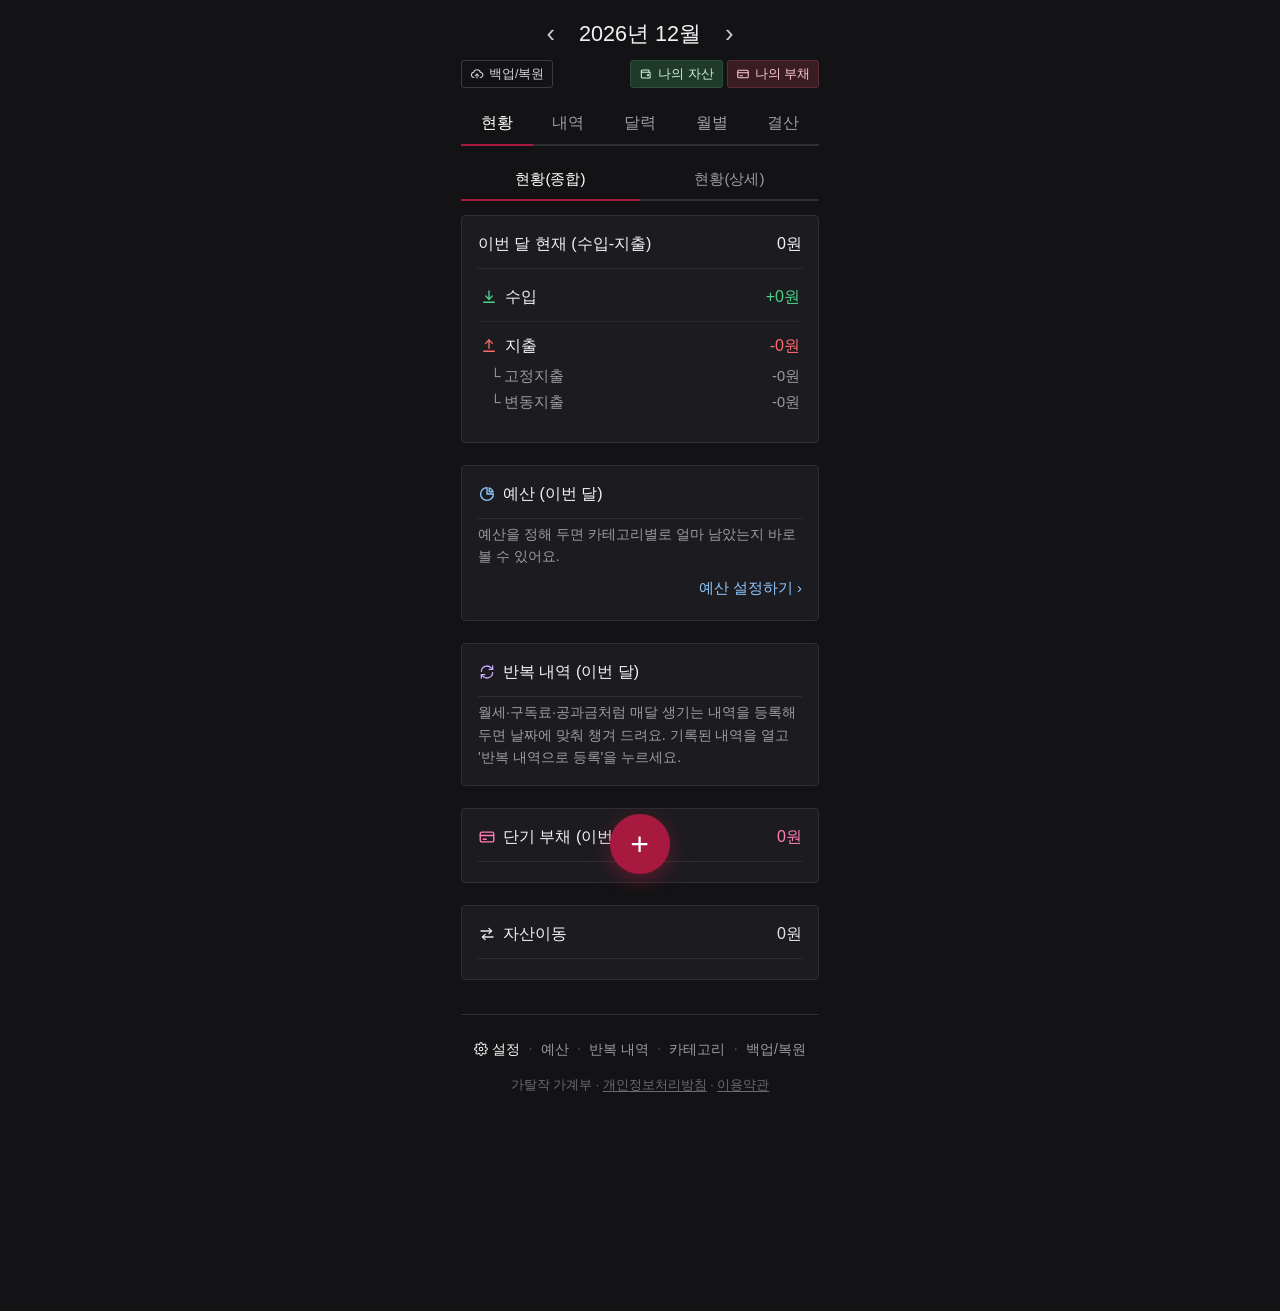
==== commit c2574607: "앱 이름 '클로드 가계부' → '가탈작 가계부' (화면·매니페스트·약관). 드라이브 파일 이름은 동기화 호환을 위해 그대로 Co-Authored-By: Claude Opus 5.5" ====
--- a/index.html
+++ b/index.html
@@ -9,7 +9,7 @@
   <meta name="apple-mobile-web-app-title" content="가계부">
   <meta name="google-site-verification" content="jpXfUGsTTDKQSjkQubJNFCeuo1Zj98mid0nIIDpsm4s" />
   <meta name="description" content="개인용 가계부 웹앱. 데이터는 이 기기와 본인 구글 드라이브에만 저장됩니다.">
-  <title>클로드 가계부</title>
+  <title>가탈작 가계부</title>
   <link rel="manifest" href="manifest.webmanifest">
   <link rel="icon" href="icons/icon-192.png">
   <link rel="apple-touch-icon" href="icons/apple-touch-icon.png">
--- a/style.css
+++ b/style.css
@@ -668,3 +668,13 @@
 .lock-link { margin-top: 22px; color: var(--muted); font-size: calc(0.85rem + var(--fs-up)); padding: 6px 10px; }
 .lock-wide { width: 100%; }
 .lock-scope { font-size: calc(0.72rem + var(--fs-up)); margin-left: 6px; }
+
+/* 푸터 */
+.app-footer { margin-top: 34px; padding: 18px 0 96px; border-top: 1px solid var(--line); text-align: center; }
+.ft-links { display: flex; flex-wrap: wrap; justify-content: center; align-items: center; gap: 4px 2px; }
+.ft-link { color: var(--muted); font-size: calc(0.82rem + var(--fs-up)); padding: 6px 6px; display: inline-flex; align-items: center; gap: 4px; }
+.ft-link.ft-main { color: var(--text); }
+.ft-ico { vertical-align: -2px; }
+.ft-dot { color: #4a4a52; }
+.ft-meta { margin-top: 10px; color: #6a6a72; font-size: calc(0.72rem + var(--fs-up)); }
+.ft-meta a { color: inherit; text-decoration: underline; text-underline-offset: 2px; }
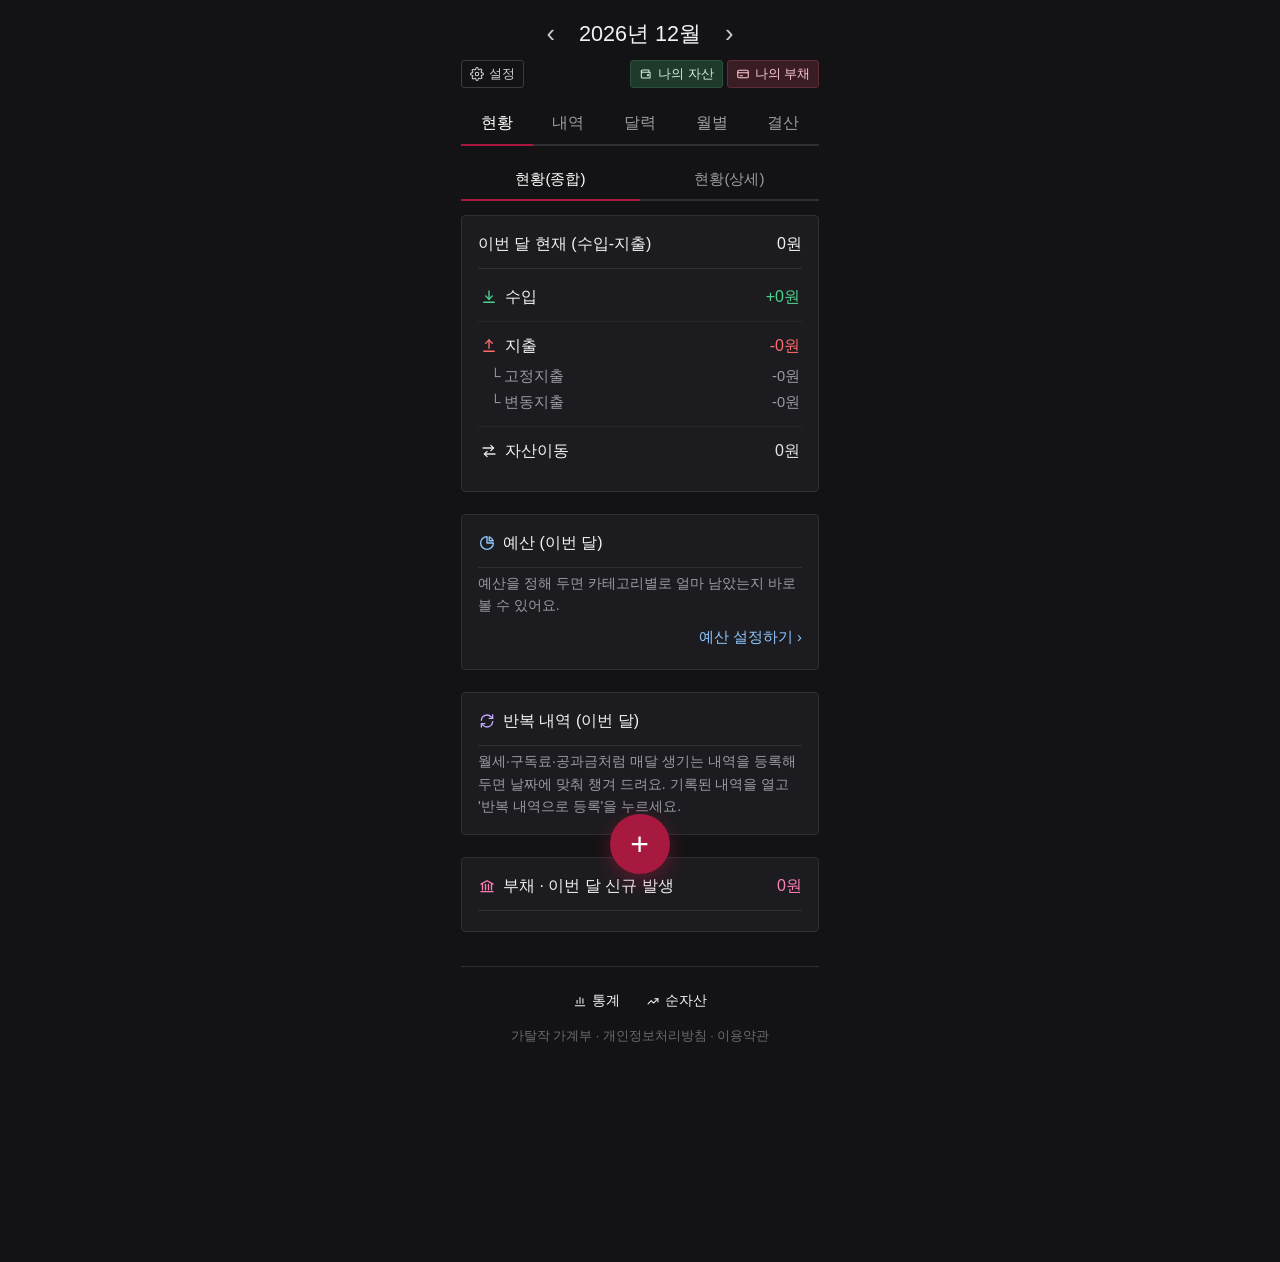
==== commit e677143f: "홈 '설정' 창(보안·예산·반복 내역·카테고리·백업/복원), 푸터는 통계·순자산 창 Co-Authored-By: Claude Opus 5.5 <noreply@anthropic.co" ====
--- a/index.html
+++ b/index.html
@@ -25,7 +25,7 @@
         <button class="icon-btn" id="next" aria-label="다음 달">›</button>
       </div>
       <div class="top-row">
-        <button class="ghost-btn" id="open-backup"><svg class="btn-ico" width="14" height="14" viewBox="0 0 24 24" fill="none" stroke="currentColor" stroke-width="1.8" stroke-linecap="round" stroke-linejoin="round" aria-hidden="true"><path d="M7 18a4.5 4.5 0 0 1-.6-8.96A6 6 0 0 1 18 9.5a4 4 0 0 1-.5 8.5"/><path d="M12 12v7"/><path d="M9 15l3-3 3 3"/></svg>백업/복원</button>
+        <button class="ghost-btn" id="open-settings"><svg class="btn-ico" width="14" height="14" viewBox="0 0 24 24" fill="none" stroke="currentColor" stroke-width="1.8" stroke-linecap="round" stroke-linejoin="round" aria-hidden="true"><circle cx="12" cy="12" r="3"/><path d="M19.4 15a1.65 1.65 0 0 0 .33 1.82l.06.06a2 2 0 1 1-2.83 2.83l-.06-.06a1.65 1.65 0 0 0-1.82-.33 1.65 1.65 0 0 0-1 1.51V21a2 2 0 1 1-4 0v-.09a1.65 1.65 0 0 0-1-1.51 1.65 1.65 0 0 0-1.82.33l-.06.06a2 2 0 1 1-2.83-2.83l.06-.06a1.65 1.65 0 0 0 .33-1.82 1.65 1.65 0 0 0-1.51-1H3a2 2 0 1 1 0-4h.09a1.65 1.65 0 0 0 1.51-1 1.65 1.65 0 0 0-.33-1.82l-.06-.06a2 2 0 1 1 2.83-2.83l.06.06a1.65 1.65 0 0 0 1.82.33h0a1.65 1.65 0 0 0 1-1.51V3a2 2 0 1 1 4 0v.09a1.65 1.65 0 0 0 1 1.51h0a1.65 1.65 0 0 0 1.82-.33l.06-.06a2 2 0 1 1 2.83 2.83l-.06.06a1.65 1.65 0 0 0-.33 1.82v0a1.65 1.65 0 0 0 1.51 1H21a2 2 0 1 1 0 4h-.09a1.65 1.65 0 0 0-1.51 1z"/></svg>설정</button>
         <div class="top-actions">
           <button class="ghost-btn asset-tone" id="open-assets"><svg class="btn-ico" width="14" height="14" viewBox="0 0 24 24" fill="none" stroke="currentColor" stroke-width="1.8" stroke-linecap="round" stroke-linejoin="round" aria-hidden="true"><path d="M4 7a2 2 0 0 1 2-2h11v4"/><path d="M4 7v10a2 2 0 0 0 2 2h13V9H6a2 2 0 0 1-2-2z"/><circle cx="15.5" cy="14" r="1"/></svg>나의 자산</button>
           <button class="ghost-btn debt-tone" id="open-debts"><svg class="btn-ico" width="14" height="14" viewBox="0 0 24 24" fill="none" stroke="currentColor" stroke-width="1.8" stroke-linecap="round" stroke-linejoin="round" aria-hidden="true"><rect x="3" y="5.5" width="18" height="13" rx="2"/><path d="M3 10h18"/><path d="M7 15h4"/></svg>나의 부채</button>
--- a/style.css
+++ b/style.css
@@ -304,7 +304,7 @@
 .cat-badge.b-exp { background: #ffe8e8; color: #c9302c; }
 .cat-badge.b-mov { background: #ececef; color: #26262b; }  /* 자산이동: 화이트 바탕·검은 글자 */
 .cat-badge.b-repay { background: #fff6dc; color: #9a7413; } /* 부채 상환: 옐로우 */
-.cat-badge.b-cred { background: #ffe6f1; color: #b8236b; }
+.cat-badge.b-cred { background: #d9488a; color: #fff5fa; } /* 부채(신용카드·마통·대출 등): 핑크 바탕·흰 글자 */
 .tx-content { color: #fff; font-size: calc(0.95rem + var(--fs-up)); overflow: hidden; text-overflow: ellipsis; white-space: nowrap; }
 .tx .memo { font-size: calc(0.75rem + var(--fs-up)); margin-top: 1px; }
 /* 탭 5개: 폰 폭에 맞게 글자를 조금 줄임 */
@@ -619,8 +619,10 @@
 .card-head + .fold-line { border-top: 0; }
 
 /* 순자산 */
-.nw-line { display: flex; justify-content: space-between; align-items: center; gap: 10px; width: 100%; padding: 12px 16px; margin-bottom: 10px;
-  background: var(--card); border: 1px solid var(--line); border-radius: 4px; text-align: left; }
+.nw-card { background: var(--card); border: 1px solid var(--line); border-radius: 4px; margin-bottom: 10px; }
+.nw-line { display: flex; justify-content: space-between; align-items: center; gap: 10px; width: 100%; padding: 12px 16px; text-align: left; }
+.nw-card.open .nw-line { border-bottom: 1px solid var(--line); }
+.nw-body { padding: 4px 16px 14px; }
 .nw-label { color: var(--muted); font-size: calc(0.85rem + var(--fs-up)); flex: none; }
 .nw-val { display: flex; align-items: baseline; gap: 6px; flex-wrap: wrap; justify-content: flex-end; font-size: 1.05rem; }
 .nw-diff { font-size: calc(0.78rem + var(--fs-up)); }
@@ -646,9 +648,9 @@
 .eye-btn[hidden] { display: none; }
 
 /* 앱 잠금 화면 */
-.lock-screen { position: fixed; inset: 0; z-index: 1000; background: var(--bg); display: flex; justify-content: center; align-items: center;
+.lock-screen { position: fixed; inset: 0; z-index: 1000; background: var(--bg); display: flex; justify-content: center; align-items: flex-start;
   padding: calc(24px + env(safe-area-inset-top)) 16px calc(24px + env(safe-area-inset-bottom)); overflow-y: auto; }
-.lock-box { width: 100%; max-width: 320px; display: flex; flex-direction: column; align-items: center; text-align: center; }
+.lock-box { margin: auto; width: 100%; max-width: 340px; display: flex; flex-direction: column; align-items: center; text-align: center; }
 .lock-ico { color: var(--muted); margin-bottom: 10px; }
 .lock-title { margin: 0; font-size: 1.2rem; font-weight: 400; }
 .lock-sub { margin: 8px 0 0; min-height: 1.2em; color: var(--muted); font-size: calc(0.82rem + var(--fs-up)); word-break: keep-all; line-height: 1.5; }
@@ -677,4 +679,140 @@
 .ft-ico { vertical-align: -2px; }
 .ft-dot { color: #4a4a52; }
 .ft-meta { margin-top: 10px; color: #6a6a72; font-size: calc(0.72rem + var(--fs-up)); }
-.ft-meta a { color: inherit; text-decoration: underline; text-underline-offset: 2px; }
+.ft-meta a { color: inherit; text-decoration: none; }
+
+/* PIN 분실 안내 */
+.forgot-steps { text-align: left; margin: 16px 0 18px; padding-left: 20px; display: flex; flex-direction: column; gap: 14px;
+  font-size: calc(0.8rem + var(--fs-up)); color: var(--muted); line-height: 1.55; word-break: keep-all; }
+.forgot-steps .fs-h { display: block; color: var(--text); font-size: calc(0.88rem + var(--fs-up)); margin-bottom: 2px; }
+.fs-what { margin-top: 10px; color: var(--text); }
+.fs-what ul { margin: 4px 0 0; padding-left: 16px; color: var(--muted); display: flex; flex-direction: column; gap: 4px; }
+.fs-ok { color: var(--inc); }
+.safety { margin-top: 8px; padding: 8px 10px; border: 1px solid var(--line); border-radius: 3px; display: flex; flex-direction: column; gap: 4px;
+  font-size: calc(0.78rem + var(--fs-up)); text-align: left; }
+.sf-row { display: flex; gap: 8px; color: var(--text); }
+.sf-row.ok .sf-mark { color: var(--inc); } .sf-row.no .sf-mark { color: var(--exp); }
+.sf-warn { margin: 4px 0 0; color: #f3dc94; word-break: keep-all; line-height: 1.5; }
+.forgot-pre { margin-top: 12px; padding: 10px 12px; border: 1px solid var(--line); border-radius: 3px; }
+.fp-title { color: var(--text); font-size: calc(0.85rem + var(--fs-up)); cursor: pointer; }
+.lock-help { margin: 8px 0 0; padding-left: 16px; color: var(--muted); font-size: calc(0.78rem + var(--fs-up)); line-height: 1.55;
+  display: flex; flex-direction: column; gap: 4px; word-break: keep-all; }
+.lock-help li > span { color: var(--text); }
+.bio-note { margin: 4px 0 0 26px; word-break: keep-all; }
+
+/* 카테고리 추이 */
+.ct-select { margin: 2px 0 4px; }
+.ct-chart .ct-bar path { fill: var(--exp); opacity: 0.45; }
+.ct-chart .ct-bar.on path { opacity: 1; }
+.ct-chart .ct-bar { cursor: pointer; }
+.ct-chart .ct-bar.on .nw-tick { fill: var(--text); }
+.ct-chart .ct-val { fill: var(--text); font-size: 10px; }
+.ct-chart .ct-avg { stroke: #9a9aa2; stroke-width: 1; stroke-dasharray: 4 3; }
+.ct-chart .ct-avg-t { fill: var(--muted); font-size: 10px; }
+.ct-sum { margin-top: 6px; }
+.rank-row[data-stat-pick] { cursor: pointer; }
+.rank-hint { margin: 8px 0 0; }
+.ct-avg-sw { display: inline-block; width: 16px; border-top: 1px dashed #9a9aa2; vertical-align: middle; margin-right: 6px; }
+
+/* 카드 결제 예정 */
+.cb-set { color: var(--cred); font-size: calc(0.8rem + var(--fs-up)); white-space: nowrap; }
+.cb-done { color: var(--inc) !important; }
+.cb-head { padding: 10px 0 12px; border-bottom: 1px solid var(--line); }
+.cb-head:first-child { padding-top: 2px; }
+.cb-period { color: var(--muted); font-size: calc(0.78rem + var(--fs-up)); margin: 4px 0 6px; }
+.cb-pay { width: 100%; margin-top: 10px; }
+.cb-inst { padding-left: 0; }
+.cb-head + .section-title { border-top: 0; }
+.ft-links { gap: 4px 0; } .ft-link { padding: 6px 4px; font-size: calc(0.78rem + var(--fs-up)); } .ft-dot { font-size: 0.7rem; }
+
+/* 내역 필터 */
+.search-row { display: flex; gap: 8px; align-items: stretch; margin-bottom: 12px; }
+.search-row .search-bar { flex: 1; min-width: 0; margin-bottom: 0; }
+.filter-btn { flex: none; display: inline-flex; align-items: center; gap: 5px; padding: 0 12px; border: 1px solid var(--line); border-radius: 4px;
+  background: var(--card); color: var(--muted); font-size: calc(0.82rem + var(--fs-up)); }
+.filter-btn.on { color: #f3dc94; border-color: #6b5a2a; }
+.filter-chips { display: flex; flex-wrap: wrap; gap: 6px; margin: -4px 0 12px; }
+.chip-wrap { display: flex; flex-wrap: wrap; gap: 6px; }
+.chip { padding: 5px 10px; border: 1px solid var(--line); border-radius: 14px; background: transparent; color: var(--muted); font-size: calc(0.8rem + var(--fs-up)); }
+.chip.on { border-color: #6b5a2a; color: #f3dc94; background: rgba(243, 220, 148, 0.08); }
+.chip.on.inc { color: var(--inc); border-color: #2f6b4a; background: rgba(76, 210, 138, 0.08); }
+.chip.on.exp { color: var(--exp); border-color: #7a3434; background: rgba(255, 107, 107, 0.08); }
+.chip.on.cred { color: var(--cred); border-color: #7a3a5a; background: rgba(255, 126, 182, 0.08); }
+.chip.on.mov { color: var(--mov); border-color: #55555c; background: rgba(228, 228, 232, 0.06); }
+.chip-reset { color: var(--muted); font-size: calc(0.78rem + var(--fs-up)); padding: 5px 6px; text-decoration: underline; text-underline-offset: 2px; }
+.filter-totals { padding: 10px 14px; }
+.filter-totals .row-sub { padding-left: 0; }
+.filter-totals .ft-total { color: var(--text); border-top: 1px solid var(--line); margin-top: 6px; padding-top: 8px; }
+
+/* 창 제목 왼쪽 뒤로 가기 */
+.head-left { display: flex; align-items: center; gap: 4px; min-width: 0; }
+.back-btn { display: inline-flex; align-items: center; justify-content: center; padding: 2px 4px 2px 0; margin-left: -4px; color: #ddd; }
+/* 입력 창 제목 가운데 (왼쪽 뒤로 가기 · 오른쪽 버튼) */
+.panel-head.center { display: grid; grid-template-columns: 1fr auto 1fr; gap: 8px; }
+.panel-head.center h2 { text-align: center; white-space: nowrap; }
+.panel-head.center .head-actions { justify-self: end; }
+/* 내역 목록 자산이동 경로: 이름 아래 (종류) */
+.rt-block { display: inline-flex; align-items: flex-start; gap: 6px; }
+.rt-end { display: inline-flex; flex-direction: column; line-height: 1.35; }
+.rt-type { font-size: 0.9em; opacity: 0.75; }
+.rt-arrow { line-height: 1.35; }
+
+/* 삭제할 때 연결된 내역 묻기 · 남은 내역 정리 */
+.link-ask { margin-top: 14px; padding: 12px; border: 1px solid #6b5a2a; border-radius: 4px; background: rgba(243, 220, 148, 0.06); }
+.link-ask p { margin: 0 0 6px; word-break: keep-all; }
+.link-ask ul, .orphan-list { margin: 6px 0 8px; padding-left: 18px; color: var(--muted); font-size: calc(0.82rem + var(--fs-up)); line-height: 1.6; }
+.la-n { color: #f3dc94; }
+.la-cancel { display: block; margin: 8px auto 0; }
+.orphan-bar { display: flex; justify-content: space-between; align-items: center; gap: 10px; width: 100%; padding: 10px 14px; margin-bottom: 10px;
+  border: 1px solid #6b5a2a; border-radius: 4px; background: rgba(243, 220, 148, 0.06); color: var(--text); text-align: left;
+  font-size: calc(0.82rem + var(--fs-up)); word-break: keep-all; }
+.ob-go { color: #f3dc94; white-space: nowrap; }
+.cat-badge.b-mov-cat { background: transparent; color: #ececef; box-shadow: inset 0 0 0 1px #ececef; } /* 자산이동 카테고리: 흰 테두리 */
+.mv-head { display: inline-flex; flex-direction: column; align-items: flex-start; gap: 4px; }
+.asset-group-head > span:first-child:has(.mv-head) { display: inline-flex; align-items: flex-end; gap: 6px; } /* 자산이동 섹션: 펼침 표시를 경로 줄 옆에 */
+
+/* 자주 쓰는 내용·거래처 */
+.phrase-line .input { flex: 1; min-width: 0; }
+.phrase-btn { flex: none; color: var(--muted); padding: 0 6px; }
+.phrase-btn.on { color: #f3dc94; }
+.phrase-btn.on svg path { fill: #f3dc94; }
+.rt-end { align-items: center; } /* 자산 이름 아래 (종류)는 가운데 */
+.holding-help .reg-link[data-new-debt] { color: #ff9fae; } /* 부채 발생 창의 새 부채 등록: 부채 색 */
+/* 푸터 두 줄 + 아이콘 */
+.ft-links { flex-direction: column; gap: 2px; }
+.ft-row { display: flex; justify-content: center; gap: 22px; flex-wrap: wrap; }
+.ft-link { padding: 6px 2px; gap: 5px; font-size: calc(0.8rem + var(--fs-up)); }
+
+/* 자주 쓰는 내용·거래처 큰 창 (내역 창 위) */
+.sheet-overlay { z-index: 25; background: rgba(0, 0, 0, 0.6); }
+.ps-add .input { flex: 1; min-width: 0; }
+.ps-add .btn { flex: none; width: auto; padding: 0 18px; }
+.sheet-overlay .panel { min-height: 60vh; }
+.ps-head { display: flex; justify-content: space-between; align-items: center; margin: 18px 0 6px; font-size: calc(0.8rem + var(--fs-up)); }
+.ps-edit { color: var(--muted); font-size: calc(0.82rem + var(--fs-up)); }
+.ps-list { display: flex; flex-direction: column; border-top: 1px solid var(--line); }
+.ps-item { display: flex; justify-content: space-between; align-items: center; gap: 10px; width: 100%; padding: 14px 4px; border-bottom: 1px solid var(--line);
+  text-align: left; font-size: 1rem; color: var(--text); word-break: keep-all; }
+.ps-item:active { background: rgba(255, 255, 255, 0.04); }
+.ps-item.on { color: #f3dc94; }
+.ps-go { color: var(--muted); }
+.ps-item.del .ps-x { color: var(--exp); }
+.ps-empty { margin-top: 14px; word-break: keep-all; }
+
+/* 홈 위 '설정' 창: 관리 메뉴 모음 */
+.set-list { display: flex; flex-direction: column; border-top: 1px solid var(--line); }
+.set-item { display: flex; align-items: center; gap: 14px; width: 100%; padding: 16px 4px; border-bottom: 1px solid var(--line); text-align: left; color: var(--text); }
+.set-item:active { background: rgba(255, 255, 255, 0.04); }
+.set-ico { flex: none; display: inline-flex; color: var(--muted); }
+.set-ico .ft-ico { width: 20px; height: 20px; }
+.set-txt { flex: 1; min-width: 0; display: flex; flex-direction: column; gap: 3px; }
+.set-name { font-size: 1rem; }
+.set-desc { color: var(--muted); font-size: calc(0.78rem + var(--fs-up)); word-break: keep-all; }
+.set-go { flex: none; color: var(--muted); }
+
+/* 푸터의 통계·순자산 창: 창 안에서는 카드 테두리 없이 */
+.stat-panel .card { background: none; border: 0; padding: 0; margin: 0; }
+.stat-panel .card.home-sec { margin-top: 28px; }
+.sd-nav { display: flex; justify-content: center; align-items: center; gap: 14px; margin-bottom: 14px; color: var(--text); }
+.sd-nw-head { display: flex; justify-content: space-between; align-items: baseline; padding-bottom: 10px; border-bottom: 1px solid var(--line); margin-bottom: 8px; }
+.sd-nw-val { font-size: 1.15rem; }
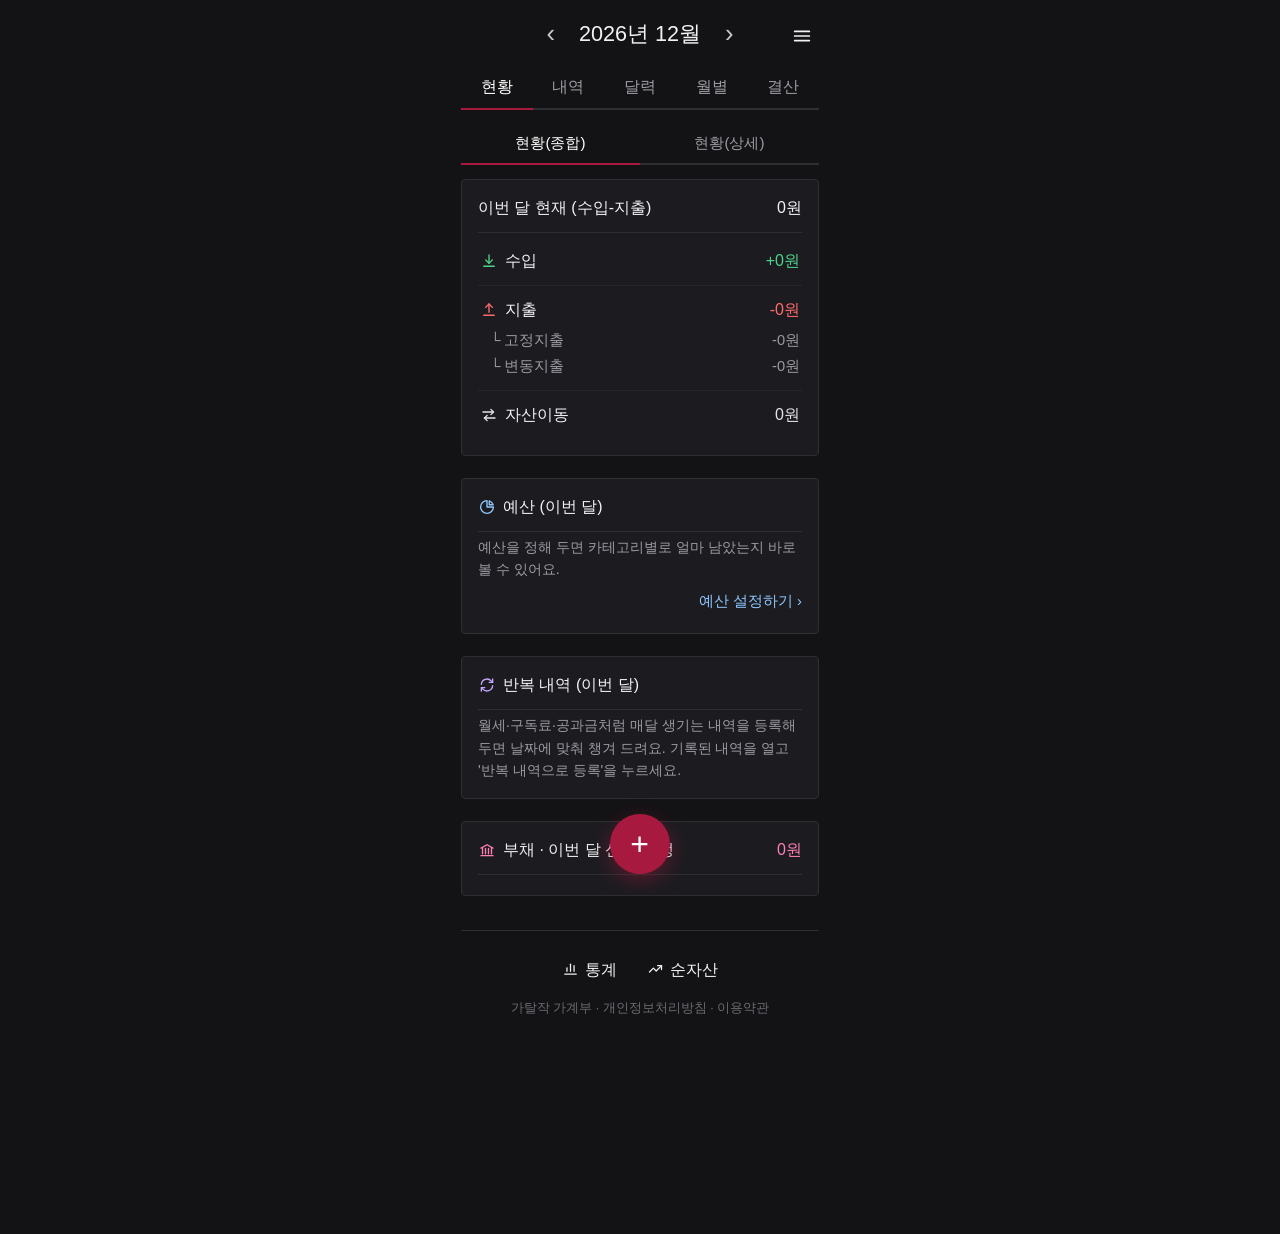
==== commit 7c95277a: "홈 위 버튼들을 햄버거 메뉴로(나의 자산·부채 색 유지, 순자산·통계·설정), 달 오른쪽 배치 Co-Authored-By: Claude Opus 5.5 <noreply@anthro" ====
--- a/index.html
+++ b/index.html
@@ -19,17 +19,11 @@
   <div class="app">
     <header class="topbar">
       <button class="eye-btn" id="eye-btn" hidden aria-label="금액 잠깐 보기"></button>
+      <button class="menu-btn" id="open-menu" aria-label="메뉴"><svg width="22" height="22" viewBox="0 0 24 24" fill="none" stroke="currentColor" stroke-width="1.9" stroke-linecap="round" aria-hidden="true"><path d="M4 7h16"/><path d="M4 12h16"/><path d="M4 17h16"/></svg></button>
       <div class="month-nav">
         <button class="icon-btn" id="prev" aria-label="이전 달">‹</button>
         <button id="month-title" aria-label="날짜 고르기"></button>
         <button class="icon-btn" id="next" aria-label="다음 달">›</button>
-      </div>
-      <div class="top-row">
-        <button class="ghost-btn" id="open-settings"><svg class="btn-ico" width="14" height="14" viewBox="0 0 24 24" fill="none" stroke="currentColor" stroke-width="1.8" stroke-linecap="round" stroke-linejoin="round" aria-hidden="true"><circle cx="12" cy="12" r="3"/><path d="M19.4 15a1.65 1.65 0 0 0 .33 1.82l.06.06a2 2 0 1 1-2.83 2.83l-.06-.06a1.65 1.65 0 0 0-1.82-.33 1.65 1.65 0 0 0-1 1.51V21a2 2 0 1 1-4 0v-.09a1.65 1.65 0 0 0-1-1.51 1.65 1.65 0 0 0-1.82.33l-.06.06a2 2 0 1 1-2.83-2.83l.06-.06a1.65 1.65 0 0 0 .33-1.82 1.65 1.65 0 0 0-1.51-1H3a2 2 0 1 1 0-4h.09a1.65 1.65 0 0 0 1.51-1 1.65 1.65 0 0 0-.33-1.82l-.06-.06a2 2 0 1 1 2.83-2.83l.06.06a1.65 1.65 0 0 0 1.82.33h0a1.65 1.65 0 0 0 1-1.51V3a2 2 0 1 1 4 0v.09a1.65 1.65 0 0 0 1 1.51h0a1.65 1.65 0 0 0 1.82-.33l.06-.06a2 2 0 1 1 2.83 2.83l-.06.06a1.65 1.65 0 0 0-.33 1.82v0a1.65 1.65 0 0 0 1.51 1H21a2 2 0 1 1 0 4h-.09a1.65 1.65 0 0 0-1.51 1z"/></svg>설정</button>
-        <div class="top-actions">
-          <button class="ghost-btn asset-tone" id="open-assets"><svg class="btn-ico" width="14" height="14" viewBox="0 0 24 24" fill="none" stroke="currentColor" stroke-width="1.8" stroke-linecap="round" stroke-linejoin="round" aria-hidden="true"><path d="M4 7a2 2 0 0 1 2-2h11v4"/><path d="M4 7v10a2 2 0 0 0 2 2h13V9H6a2 2 0 0 1-2-2z"/><circle cx="15.5" cy="14" r="1"/></svg>나의 자산</button>
-          <button class="ghost-btn debt-tone" id="open-debts"><svg class="btn-ico" width="14" height="14" viewBox="0 0 24 24" fill="none" stroke="currentColor" stroke-width="1.8" stroke-linecap="round" stroke-linejoin="round" aria-hidden="true"><rect x="3" y="5.5" width="18" height="13" rx="2"/><path d="M3 10h18"/><path d="M7 15h4"/></svg>나의 부채</button>
-        </div>
       </div>
     </header>
 
--- a/style.css
+++ b/style.css
@@ -816,3 +816,60 @@
 .sd-nav { display: flex; justify-content: center; align-items: center; gap: 14px; margin-bottom: 14px; color: var(--text); }
 .sd-nw-head { display: flex; justify-content: space-between; align-items: baseline; padding-bottom: 10px; border-bottom: 1px solid var(--line); margin-bottom: 8px; }
 .sd-nw-val { font-size: 1.15rem; }
+
+/* 순자산: 자산(초록)·부채(레드) 뱃지, 두 덩어리 사이 간격, 아래 추이 그래프 */
+.nw-badge { display: inline-block; padding: 2px 9px; border-radius: 3px; line-height: 1.4; font-size: calc(0.85rem + var(--fs-up)); border: 1px solid; }
+.nw-badge.nb-asset { background: var(--green-bg); border-color: var(--green-line); color: var(--green-text); }
+.nw-badge.nb-debt { background: #3a1d24; border-color: #5e2a35; color: #ffc9d2; }
+.nw-comp .row-main { align-items: center; }
+.row.nw-comp-debt { margin-top: 22px; }
+.nw-trend { margin-top: 26px; padding-top: 16px; border-top: 1px solid var(--line); }
+.nw-trend-head { display: flex; justify-content: space-between; align-items: baseline; gap: 8px; font-size: calc(0.9rem + var(--fs-up)); }
+.nw-trend-head .muted { font-size: calc(0.72rem + var(--fs-up)); }
+.nw-chart .ct-val { fill: var(--text); font-size: 10px; }
+
+/* 푸터 통계·순자산: 위 탭(현황·내역…) 글자 크기와 같게 */
+.app-footer .ft-row .ft-link { font-size: calc(0.94rem + var(--fs-up)); padding: 8px 4px; gap: 6px; }
+.app-footer .ft-row .ft-ico { width: 17px; height: 17px; }
+
+/* 부채 상환 완료: 목록에서 지울지 묻기 */
+.paid-msg { line-height: 1.7; word-break: keep-all; margin: 4px 0 10px; }
+
+/* 필수 항목이 비면 저장 버튼을 흐리게(눌리지 않음) */
+.btn.primary:disabled { opacity: 0.35; cursor: not-allowed; }
+.req-left { margin-top: 8px; text-align: right; word-break: keep-all; }
+
+/* 현황(상세) 부채 상환: 합계 아래 이번 달 상환 내역 */
+.repay-list-head { display: flex; justify-content: space-between; align-items: baseline; margin: 18px 0 4px; padding-bottom: 8px; border-bottom: 1px solid var(--line); font-size: calc(0.9rem + var(--fs-up)); }
+.repay-list-head .muted { font-size: calc(0.8rem + var(--fs-up)); }
+.detail-items.repay-items { border-top: 0; }
+
+/* 금액 칸 지우기 ✕ (칸 왼쪽, 숫자는 오른쪽 정렬이라 겹치지 않음) */
+.amount-wrap .amount-input { padding-left: 38px; }
+.amount-clear { position: absolute; left: 6px; top: 50%; transform: translateY(-50%); width: 26px; height: 26px; border-radius: 50%;
+  display: inline-flex; align-items: center; justify-content: center; font-size: 0.72rem; line-height: 1; color: var(--muted); background: #2c2c32; }
+.amount-clear[hidden] { display: none; }
+.amount-clear:active { background: #3a3a42; color: var(--text); }
+
+/* 자주 쓰는 자산이동 */
+.btn.route-pick-btn { margin-top: 14px; display: flex; align-items: center; justify-content: center; gap: 7px; color: #ececef; }
+.route-item .rt-block { flex: 1; min-width: 0; }
+.route-n { flex: none; font-size: calc(0.8rem + var(--fs-up)); }
+
+/* 내용·거래처·메모 칸 지우기 ✕ (칸 오른쪽) */
+.text-clear-wrap { position: relative; display: block; flex: 1; min-width: 0; }
+.text-clear-wrap .input { display: block; width: 100%; padding-right: 40px; }
+.amount-clear.text-clear { left: auto; right: 7px; }
+
+/* 홈 위 햄버거 메뉴: 달(‹ 2026년 10월 ›) 오른쪽, 금액 보기 눈은 왼쪽으로 */
+.menu-btn { position: absolute; right: 0; top: 3px; padding: 6px; color: var(--text); display: inline-flex; border-radius: 3px; }
+.menu-btn:active { background: var(--row); }
+.topbar .eye-btn { right: auto; left: 0; }
+/* 메뉴 창: 나의 자산(초록)·나의 부채(레드)는 색을 살린 칸, 나머지는 묶음별 목록 */
+.set-tones { display: flex; flex-direction: column; gap: 8px; }
+.set-item.set-tone { border: 1px solid; border-radius: 4px; padding: 14px 12px; }
+.set-item.set-tone.asset-tone { background: var(--green-bg); border-color: var(--green-line); color: var(--green-text); }
+.set-item.set-tone.debt-tone { background: #3a1d24; border-color: #5e2a35; color: #ffc9d2; }
+.set-item.set-tone .set-ico, .set-item.set-tone .set-desc, .set-item.set-tone .set-go { color: inherit; }
+.set-item.set-tone .set-desc { opacity: 0.75; }
+.set-tones + .set-list, .set-list + .set-list { margin-top: 18px; }
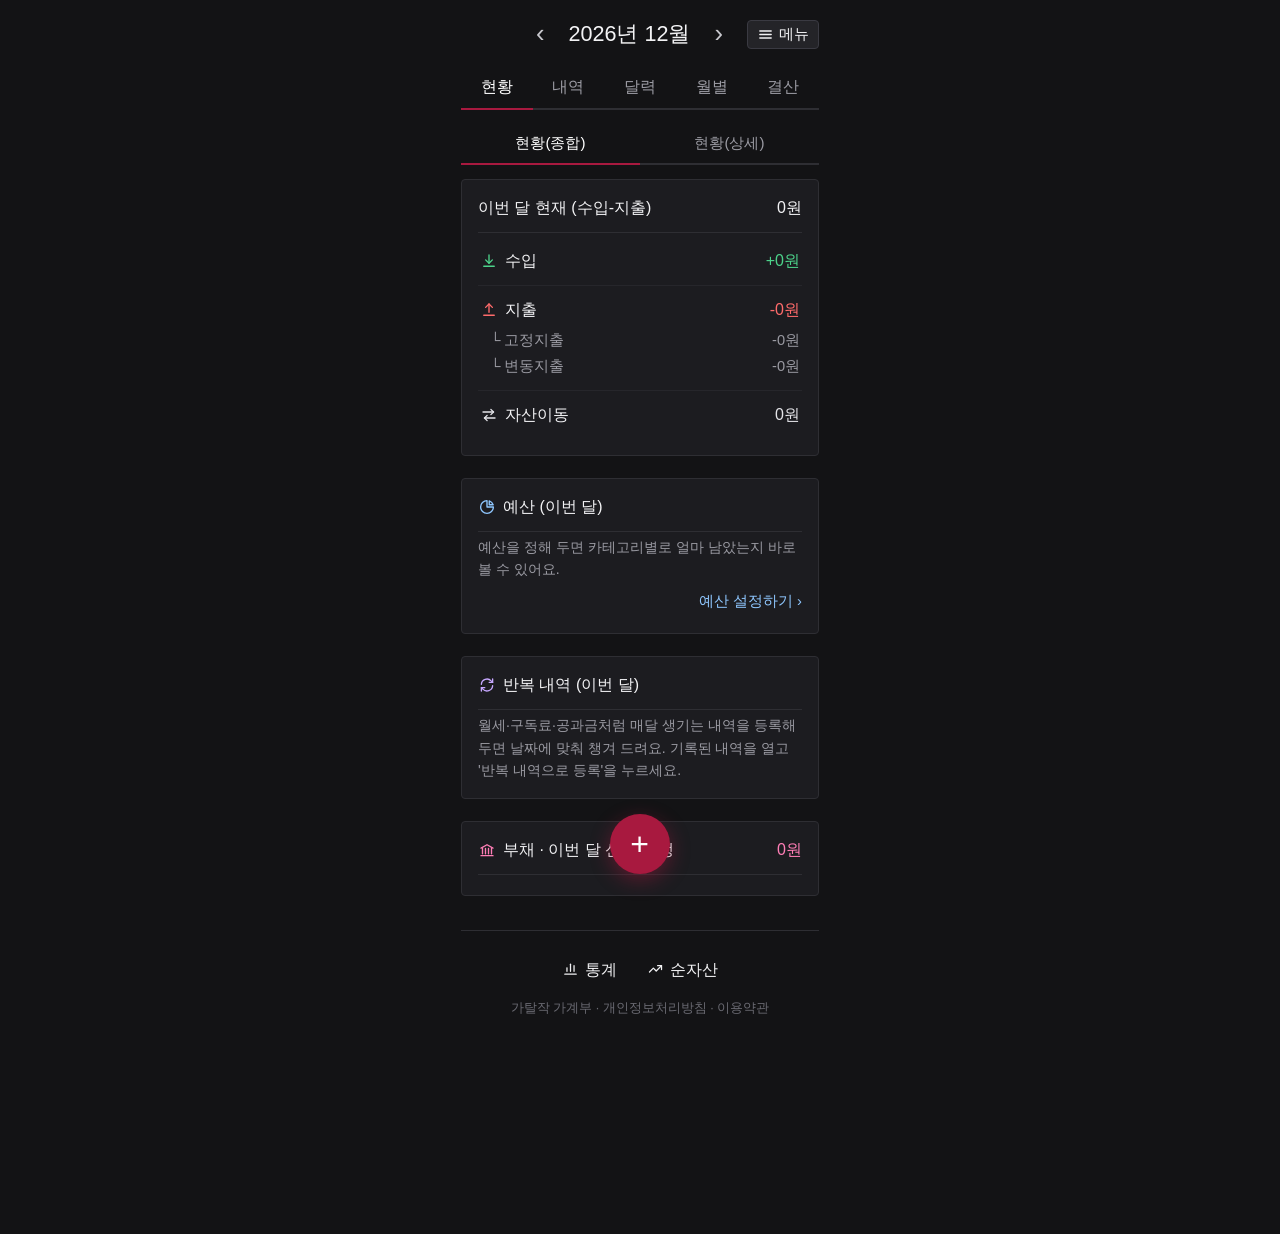
==== commit 6819edb9: "메뉴 버튼: ≡ + '메뉴' 글자, 테두리, 좁은 화면에서도 달과 안 겹치게 Co-Authored-By: Claude Opus 5.5 <noreply@anthropic.com>" ====
--- a/index.html
+++ b/index.html
@@ -19,7 +19,7 @@
   <div class="app">
     <header class="topbar">
       <button class="eye-btn" id="eye-btn" hidden aria-label="금액 잠깐 보기"></button>
-      <button class="menu-btn" id="open-menu" aria-label="메뉴"><svg width="22" height="22" viewBox="0 0 24 24" fill="none" stroke="currentColor" stroke-width="1.9" stroke-linecap="round" aria-hidden="true"><path d="M4 7h16"/><path d="M4 12h16"/><path d="M4 17h16"/></svg></button>
+      <button class="menu-btn" id="open-menu" aria-label="메뉴"><svg width="17" height="17" viewBox="0 0 24 24" fill="none" stroke="currentColor" stroke-width="2" stroke-linecap="round" aria-hidden="true"><path d="M4 7h16"/><path d="M4 12h16"/><path d="M4 17h16"/></svg><span>메뉴</span></button>
       <div class="month-nav">
         <button class="icon-btn" id="prev" aria-label="이전 달">‹</button>
         <button id="month-title" aria-label="날짜 고르기"></button>
--- a/style.css
+++ b/style.css
@@ -873,3 +873,13 @@
 .set-item.set-tone .set-ico, .set-item.set-tone .set-desc, .set-item.set-tone .set-go { color: inherit; }
 .set-item.set-tone .set-desc { opacity: 0.75; }
 .set-tones + .set-list, .set-list + .set-list { margin-top: 18px; }
+
+/* 메뉴 버튼: ≡ 아이콘 + '메뉴' 글자를 테두리로 감쌈 */
+.menu-btn { top: 6px; gap: 5px; align-items: center; padding: 5px 9px; border: 1px solid #3a3a42; border-radius: 4px; background: var(--row);
+  font-size: calc(0.85rem + var(--fs-up)); line-height: 1; }
+/* 맨 위 줄: [눈] [‹ 달 ›] [메뉴] — 가운데 달은 자리가 넉넉하면 정가운데, 좁으면 메뉴와 겹치지 않게 비켜 남 */
+.topbar { display: grid; grid-template-columns: 1fr auto 1fr; align-items: center; }
+.topbar .eye-btn { position: static; grid-column: 1; grid-row: 1; justify-self: start; }
+.topbar .month-nav { grid-column: 2; grid-row: 1; }
+.topbar .menu-btn { position: static; grid-column: 3; grid-row: 1; justify-self: end; margin-left: 6px; }
+.topbar .menu-btn { display: inline-flex; white-space: nowrap; flex-shrink: 0; }
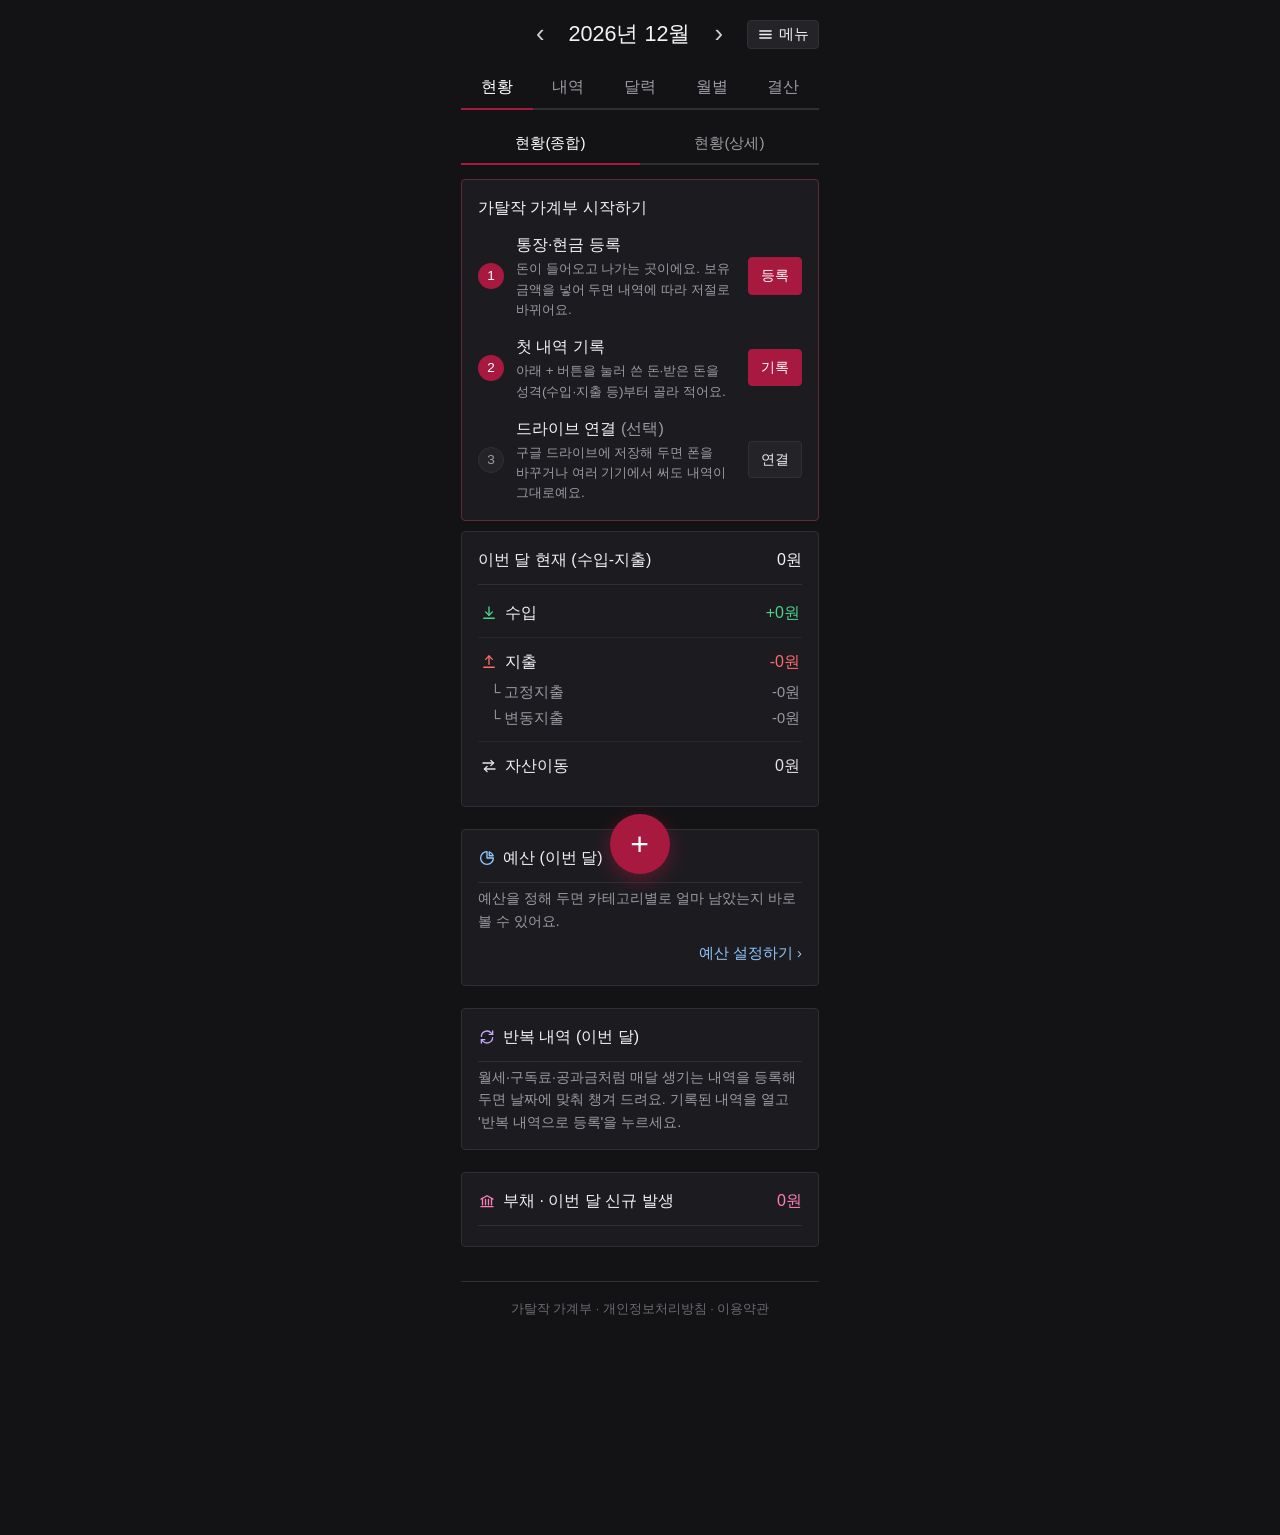
==== commit 33fb4ba0: "메뉴에 밝은 모드 스위치(기기별 저장), 색을 변수로 정리해 밝은 테마 추가 · 나의 부채 창 제목 한 줄 Co-Authored-By: Claude Opus 5.5 <noreply" ====
--- a/index.html
+++ b/index.html
@@ -4,6 +4,9 @@
   <meta charset="utf-8">
   <meta name="viewport" content="width=device-width, initial-scale=1, viewport-fit=cover">
   <meta name="theme-color" content="#131315">
+  <script>/* 화면 모드: 저장된 밝은 모드를 첫 화면 전에 적용(깜빡임 방지) */
+    try { if (localStorage.getItem("gagyebu-theme") === "light") { document.documentElement.dataset.theme = "light"; document.querySelector('meta[name="theme-color"]').content = "#f3f3f5"; } } catch (e) {}
+  </script>
   <meta name="apple-mobile-web-app-capable" content="yes">
   <meta name="apple-mobile-web-app-status-bar-style" content="black-translucent">
   <meta name="apple-mobile-web-app-title" content="가계부">
--- a/style.css
+++ b/style.css
@@ -21,7 +21,31 @@
   --sector: #f3dc94;          /* 종류 뱃지·합계 기본색 */
   --sector-rgb: 243, 220, 148;
   --app-width: 390px;
+  --strong: #ffffff;   /* 강조 글자(선택·주요) */
+  --text-2: #d0d0d6;   /* 버튼 등 보조 밝은 글자 */
+  --muted-2: #6a6a72;
+  --border: #303035;  --border-strong: #4a4a52;  --soft: #2a2a30;
+  --yellow: #f3dc94;  --y-bg: #2a2216;  --y-line: #6b5a2a;
+  --r-bg: #3a1d24;  --r-line: #5e2a35;  --r-text: #ffc9d2;  --r-text2: #ff9fae;
+  --g-text2: #9fe0b5;
+  --sun: #ff8a9b;  --sat: #7cc4f5;  --blue: #8fc7ff;  --purple: #c7a8ff;  --danger: #ff5c7c;
+  --pie1: #3987e5; --pie2: #d95926; --pie3: #199e70; --pie4: #c98500; --pie5: #d55181; --pie-rest: #55555d;
   color-scheme: dark;
+}
+/* 밝은 모드(메뉴의 '화면 모드'에서 켬): 같은 뜻의 색을 밝은 바탕에 맞는 단계로 */
+:root[data-theme="light"] {
+  --bg: #f3f3f5;  --card: #ffffff;  --row: #f1f1f4;  --line: #e2e2e7;  --line-soft: #ececf0;
+  --text: #1c1c20;  --muted: #6b6b74;  --strong: #111114;  --text-2: #3a3a42;  --muted-2: #8a8a92;
+  --inc: #138a4a;  --exp: #d93a3f;  --cred: #c92d7a;  --mov: #3a3a42;  --repay: #9a6b00;
+  --green-bg: #e6f5ec;  --green-line: #a9dbbd;  --green-text: #146c3c;
+  --sector: #9a6b00;  --sector-rgb: 154, 107, 0;
+  --border: #d6d6dc;  --border-strong: #b8b8c0;  --soft: #e6e6ea;
+  --yellow: #9a6b00;  --y-bg: #fff7dd;  --y-line: #e8d08a;
+  --r-bg: #fde9ed;  --r-line: #f0b9c4;  --r-text: #a8193f;  --r-text2: #c0304e;
+  --g-text2: #1b8a4c;
+  --sun: #d63a52;  --sat: #1f6fb5;  --blue: #1f6fb5;  --purple: #6a3fc4;  --danger: #d0294a;
+  --pie1: #2a78d6; --pie2: #eb6834; --pie3: #1baf7a; --pie4: #eda100; --pie5: #e87ba4; --pie-rest: #b8b8c0;
+  color-scheme: light;
 }
 
 * { box-sizing: border-box; }
@@ -53,18 +77,18 @@
 .pick-title { font-size: 1rem; padding: 4px 10px; border-radius: 3px; }
 .pick-title:active { background: var(--row); }
 .pick-day { position: relative; height: 40px; border-radius: 50%; font-size: calc(0.9rem + var(--fs-up)); margin: 1px auto; width: 40px; }
-.pick-day.sun { color: #ff8a9b; } .pick-day.sat { color: #7cc4f5; }
+.pick-day.sun { color: var(--sun); } .pick-day.sat { color: var(--sat); }
 .pick-day.today { outline: 1px solid var(--wine); }
 .pick-day.on { background: var(--wine); color: #fff; }
 .pick-day i { position: absolute; left: 50%; bottom: 5px; width: 4px; height: 4px; margin-left: -2px; border-radius: 50%; background: var(--muted); }
 .pick-day.on i { background: #fff; }
 .pick-months { display: grid; grid-template-columns: repeat(4, 1fr); gap: 6px; margin: 8px 0; }
-.pick-months button { height: 44px; border-radius: 3px; background: var(--row); border: 1px solid #303035; font-size: calc(0.9rem + var(--fs-up)); }
+.pick-months button { height: 44px; border-radius: 3px; background: var(--row); border: 1px solid var(--border); font-size: calc(0.9rem + var(--fs-up)); }
 .pick-months button.on { background: var(--wine); border-color: var(--wine); color: #fff; }
-.icon-btn { color: #c8c8ce; font-size: 1.3rem; line-height: 1; padding: 2px 4px; }
+.icon-btn { color: var(--text-2); font-size: 1.3rem; line-height: 1; padding: 2px 4px; }
 .top-actions { display: flex; gap: 4px; }
 .ghost-btn {
-  border: 1px solid #3a3a40; border-radius: 3px; color: #d0d0d6;
+  border: 1px solid var(--border); border-radius: 3px; color: var(--text-2);
   font-size: calc(0.72rem + var(--fs-up)); padding: 6px 6px; white-space: nowrap; line-height: 1;
 }
 /* 상단 버튼 아이콘(백업 구름·자산 지갑·부채 카드) */
@@ -72,12 +96,12 @@
 .btn-ico { flex: 0 0 auto; }
 /* 상단 나의 자산(초록) / 나의 부채(레드) — 각 창의 색과 맞춤 */
 .ghost-btn.asset-tone { background: var(--green-bg); border-color: var(--green-line); color: var(--green-text); }
-.ghost-btn.debt-tone { background: #3a1d24; border-color: #5e2a35; color: #ffc9d2; }
+.ghost-btn.debt-tone { background: var(--r-bg); border-color: var(--r-line); color: var(--r-text); }
 
 /* 탭 */
 .tabs { display: flex; border-bottom: 2px solid var(--line); margin-bottom: 16px; }
 .tabs button { flex: 1; padding: 8px 0 10px; color: var(--muted); font-size: calc(0.95rem + var(--fs-up)); position: relative; }
-.tabs button.active { color: #fff; }
+.tabs button.active { color: var(--strong); }
 .tabs button.active::after {
   content: ""; position: absolute; left: 0; right: 0; bottom: -2px; height: 2px; background: var(--wine);
 }
@@ -85,7 +109,7 @@
 /* 동기화 알림줄 */
 .sync-bar {
   display: block; width: 100%; margin: -6px 0 12px; padding: 9px 12px; border-radius: 3px; text-align: left;
-  background: #2a2216; border: 1px solid #4a3a1c; color: #f3dc94; font-size: calc(0.8rem + var(--fs-up));
+  background: var(--y-bg); border: 1px solid var(--y-line); color: var(--yellow); font-size: calc(0.8rem + var(--fs-up));
 }
 .sync-bar[hidden] { display: none; }
 
@@ -109,7 +133,7 @@
 .seg { display: flex; gap: 6px; }
 .seg button {
   flex: 1; min-height: 36px; border-radius: 2px; font-size: calc(0.8rem + var(--fs-up));
-  background: var(--row); border: 1px solid #303035; color: var(--muted);
+  background: var(--row); border: 1px solid var(--border); color: var(--muted);
 }
 .seg button.on { background: var(--wine); border-color: var(--wine); color: #fff; }
 .seg.seg-5, .seg.seg-6 { gap: 4px; }
@@ -129,8 +153,8 @@
 .cal-grid { display: grid; grid-template-columns: repeat(7, 1fr); }
 .cal-week { margin: 6px 0 2px; }
 .cal-week span { text-align: center; font-size: calc(0.75rem + var(--fs-up)); color: var(--muted); padding: 4px 0; }
-.cal-week .sun, .cal-cell.sun .cal-num { color: #ff8a9b; }
-.cal-week .sat, .cal-cell.sat .cal-num { color: #7cc4f5; }
+.cal-week .sun, .cal-cell.sun .cal-num { color: var(--sun); }
+.cal-week .sat, .cal-cell.sat .cal-num { color: var(--sat); }
 .cal-cell {
   min-height: 58px; padding: 4px 1px 6px; border-radius: 4px;
   display: flex; flex-direction: column; align-items: center; gap: 1px; min-width: 0;
@@ -164,11 +188,11 @@
 .panel-head { display: flex; justify-content: space-between; align-items: center; padding: 20px 20px 8px; }
 .panel-head h2 { margin: 0; font-size: 1.1rem; font-weight: 400; }
 .head-actions { display: flex; align-items: center; gap: 12px; }
-.x-btn { font-size: 1.1rem; color: #ddd; padding: 2px 4px; }
+.x-btn { font-size: 1.1rem; color: var(--text-2); padding: 2px 4px; }
 .panel-body { padding: 8px 20px 20px; }
 
 .red-btn {
-  background: #3a1d24; border: 1px solid #5e2a35; color: #ffc9d2;
+  background: var(--r-bg); border: 1px solid var(--r-line); color: var(--r-text);
   border-radius: 3px; font-size: calc(0.78rem + var(--fs-up)); padding: 6px 10px; line-height: 1;
 }
 .panel.theme-debts .head-actions { gap: 6px; }
@@ -180,10 +204,10 @@
 }
 .btn {
   display: block; width: 100%; min-height: 46px; border-radius: 3px;
-  background: var(--row); border: 1px solid #303035;
+  background: var(--row); border: 1px solid var(--border);
 }
 .btn.primary { background: var(--wine); border-color: var(--wine); color: #fff; }
-.btn.danger { color: #ff5c7c; }
+.btn.danger { color: var(--danger); }
 .btn-row { display: flex; gap: 8px; margin-top: 16px; }
 .btn-row .btn { flex: 1; }
 
@@ -192,10 +216,10 @@
 .field label { display: block; font-size: calc(0.8rem + var(--fs-up)); color: var(--muted); margin-bottom: 6px; }
 .input {
   width: 100%; height: 44px; padding: 0 12px; border-radius: 3px;
-  background: var(--row); border: 1px solid #303035; outline: none;
+  background: var(--row); border: 1px solid var(--border); outline: none;
 }
 .input:focus { border-color: var(--wine); }
-select.input { appearance: none; background-image: linear-gradient(45deg, transparent 50%, #aaa 50%), linear-gradient(135deg, #aaa 50%, transparent 50%);
+select.input { appearance: none; background-image: linear-gradient(45deg, transparent 50%, var(--text-2) 50%), linear-gradient(135deg, var(--text-2) 50%, transparent 50%);
   background-position: calc(100% - 18px) 19px, calc(100% - 13px) 19px; background-size: 5px 5px; background-repeat: no-repeat; }
 input[type="date"].input { color-scheme: dark; }
 .amount-input { text-align: right; font-size: 1.1rem; }
@@ -232,7 +256,7 @@
 .panel.theme-assets { --sector: #9fe0b5; --sector-rgb: 159, 224, 181; }
 .panel.theme-debts { --sector: #ff9fae; --sector-rgb: 255, 159, 174; }
 .asset-row { display: flex; align-items: center; gap: 8px; padding: 12px 0; }
-.icon-only { color: #c8c8ce; display: flex; align-items: center; padding: 4px; }
+.icon-only { color: var(--text-2); display: flex; align-items: center; padding: 4px; }
 
 /* 자산 전체 편집 */
 .edit-item { padding: 12px 0; display: flex; align-items: center; gap: 4px; background: var(--card); }
@@ -241,7 +265,7 @@
   color: var(--muted); touch-action: none; cursor: grab; margin-left: -6px; }
 .edit-item.dragging { background: var(--row); border-radius: 3px; outline: 1px solid var(--wine); opacity: 0.96; transform: scale(1.02); pointer-events: none; }
 .edit-item.dragging .grip { pointer-events: auto; }
-.drag-placeholder { border: 1px dashed #4a4a52; border-radius: 3px; background: rgba(255, 255, 255, 0.03); box-sizing: border-box; } /* 놓일 자리 */
+.drag-placeholder { border: 1px dashed var(--border-strong); border-radius: 3px; background: rgba(255, 255, 255, 0.03); box-sizing: border-box; } /* 놓일 자리 */
 .edit-item.dragging .grip { color: var(--sector); cursor: grabbing; }
 .edit-item + .edit-item { border-top: 1px solid var(--line-soft); }
 .edit-line { display: flex; gap: 6px; align-items: center; }
@@ -270,7 +294,7 @@
 /* 알림 */
 .toast {
   position: fixed; left: 50%; bottom: calc(100px + env(safe-area-inset-bottom)); transform: translateX(-50%);
-  background: #2a2a30; border: 1px solid var(--line); color: #fff; font-size: calc(0.85rem + var(--fs-up));
+  background: var(--soft); border: 1px solid var(--line); color: var(--strong); font-size: calc(0.85rem + var(--fs-up));
   padding: 10px 16px; border-radius: 4px; z-index: 30; white-space: nowrap;
 }
 
@@ -289,9 +313,9 @@
 /* 내역: 날짜 머리줄 */
 .day-head2 { display: flex; justify-content: space-between; align-items: flex-start; gap: 8px; padding: 0 2px 12px; border-bottom: 1px solid var(--line); }
 .dh-left { display: flex; align-items: center; gap: 8px; white-space: nowrap; }
-.dh-day { font-size: 1.35rem; line-height: 1; color: #fff; }
-.dh-dow { font-size: calc(0.75rem + var(--fs-up)); padding: 3px 8px; border-radius: 3px; background: var(--row); border: 1px solid #303035; color: #d0d0d6; }
-.dh-dow.sun { color: #ff8a9b; } .dh-dow.sat { color: #7cc4f5; }
+.dh-day { font-size: 1.35rem; line-height: 1; color: var(--strong); }
+.dh-dow { font-size: calc(0.75rem + var(--fs-up)); padding: 3px 8px; border-radius: 3px; background: var(--row); border: 1px solid var(--border); color: var(--text-2); }
+.dh-dow.sun { color: var(--sun); } .dh-dow.sat { color: var(--sat); }
 .dh-ym { font-size: calc(0.78rem + var(--fs-up)); color: var(--muted); }
 .dh-right { text-align: right; font-size: calc(0.78rem + var(--fs-up)); line-height: 1.6; white-space: nowrap; }
 
@@ -305,7 +329,7 @@
 .cat-badge.b-mov { background: #ececef; color: #26262b; }  /* 자산이동: 화이트 바탕·검은 글자 */
 .cat-badge.b-repay { background: #fff6dc; color: #9a7413; } /* 부채 상환: 옐로우 */
 .cat-badge.b-cred { background: #d9488a; color: #fff5fa; } /* 부채(신용카드·마통·대출 등): 핑크 바탕·흰 글자 */
-.tx-content { color: #fff; font-size: calc(0.95rem + var(--fs-up)); overflow: hidden; text-overflow: ellipsis; white-space: nowrap; }
+.tx-content { color: var(--strong); font-size: calc(0.95rem + var(--fs-up)); overflow: hidden; text-overflow: ellipsis; white-space: nowrap; }
 .tx .memo { font-size: calc(0.75rem + var(--fs-up)); margin-top: 1px; }
 /* 탭 5개: 폰 폭에 맞게 글자를 조금 줄임 */
 .tabs:not(.sub-tabs) button { font-size: calc(0.94rem + var(--fs-up)); white-space: nowrap; flex: 1 1 auto; padding-left: 2px; padding-right: 2px; } /* 글자 길이만큼 폭을 나눠 현황(상세)도 안 잘리게 */
@@ -313,14 +337,14 @@
 .card-head.cal-head { align-items: flex-start; }
 .cal-sum { text-align: right; line-height: 1.6; white-space: nowrap; }
 /* 달력 '10월' 상자 표시 (내역의 요일 뱃지와 같은 계열) */
-.month-badge { display: inline-block; padding: 4px 12px; border-radius: 3px; background: var(--row); border: 1px solid #3a3a40; color: #fff; font-size: 1rem; line-height: 1.4; }
+.month-badge { display: inline-block; padding: 4px 12px; border-radius: 3px; background: var(--row); border: 1px solid var(--border); color: var(--strong); font-size: 1rem; line-height: 1.4; }
 
 /* 월별 */
 .month-row { display: block; width: 100%; text-align: left; padding: 12px 2px; }
 .month-row + .month-row { border-top: 1px solid var(--line-soft); }
-.month-row.sel .mr-label { color: #fff; border-color: var(--wine); }
+.month-row.sel .mr-label { color: var(--strong); border-color: var(--wine); }
 .mr-top { display: flex; justify-content: space-between; align-items: flex-start; gap: 8px; }
-.mr-label { font-size: calc(0.82rem + var(--fs-up)); color: #d0d0d6; padding: 2px 8px; border-radius: 3px; background: var(--row); border: 1px solid #303035; white-space: nowrap; }
+.mr-label { font-size: calc(0.82rem + var(--fs-up)); color: var(--text-2); padding: 2px 8px; border-radius: 3px; background: var(--row); border: 1px solid var(--border); white-space: nowrap; }
 .mr-sum { text-align: right; font-size: calc(0.8rem + var(--fs-up)); line-height: 1.6; white-space: nowrap; }
 .mr-bars { display: flex; flex-direction: column; gap: 3px; margin-top: 8px; }
 .bar { display: block; height: 4px; border-radius: 2px; min-width: 2px; }
@@ -329,7 +353,7 @@
 .mr-note { font-size: calc(0.72rem + var(--fs-up)); margin-top: 10px; }
 
 /* 현황(상세): 합계 바 + 카테고리 섹션 */
-.total-bar { margin-top: 14px; padding: 12px 14px; border-radius: 4px; background: var(--row); border: 1px solid #303035; font-size: 1rem; }
+.total-bar { margin-top: 14px; padding: 12px 14px; border-radius: 4px; background: var(--row); border: 1px solid var(--border); font-size: 1rem; }
 .tb-main { display: flex; justify-content: space-between; align-items: center; }
 .tb-main > span:first-child { color: var(--text); font-size: 1rem; } /* 카테고리 이름과 같은 흰색·크기 */
 .tb-sub { display: flex; justify-content: space-between; color: var(--muted); font-size: calc(0.85rem + var(--fs-up)); padding: 4px 0 0 10px; }
@@ -348,8 +372,8 @@
 .group-title .cat-badge { font-size: calc(0.8rem + var(--fs-up)); }
 
 /* 자주 쓰는 내역 */
-.star-btn { color: #f3dc94; }
-.fav-add-btn { margin-top: 16px; display: flex; align-items: center; justify-content: center; gap: 6px; color: #f3dc94; }
+.star-btn { color: var(--yellow); }
+.fav-add-btn { margin-top: 16px; display: flex; align-items: center; justify-content: center; gap: 6px; color: var(--yellow); }
 .fav-add-btn + .btn-row { margin-top: 8px; }
 .fav-row { display: flex; align-items: center; gap: 8px; }
 .fav-row .tx { flex: 1; min-width: 0; }
@@ -359,15 +383,15 @@
 .fav-note { font-size: calc(0.72rem + var(--fs-up)); margin-top: 12px; }
 
 /* 백업/복원: 초기화 */
-.check-line { display: flex; align-items: center; gap: 8px; margin-top: 10px; font-size: calc(0.85rem + var(--fs-up)); color: #d0d0d6; }
+.check-line { display: flex; align-items: center; gap: 8px; margin-top: 10px; font-size: calc(0.85rem + var(--fs-up)); color: var(--text-2); }
 .check-line input { width: 18px; height: 18px; accent-color: var(--wine); }
 
 /* 백업/복원: 동기화 상태 뱃지 */
 .sync-badge { align-self: center; font-size: calc(0.78rem + var(--fs-up)); line-height: 1.4; padding: 3px 9px; border-radius: 3px; border: 1px solid; }
-.sync-badge.sb-ok { color: #9fe0b5; background: rgba(159, 224, 181, 0.12); border-color: rgba(159, 224, 181, 0.35); }
-.sync-badge.sb-busy { color: #f3dc94; background: rgba(243, 220, 148, 0.12); border-color: rgba(243, 220, 148, 0.35); }
-.sync-badge.sb-bad { color: #ff9fae; background: rgba(255, 159, 174, 0.12); border-color: rgba(255, 159, 174, 0.35); }
-.sync-badge.sb-off { color: var(--muted); background: var(--row); border-color: #303035; }
+.sync-badge.sb-ok { color: var(--g-text2); background: rgba(159, 224, 181, 0.12); border-color: rgba(159, 224, 181, 0.35); }
+.sync-badge.sb-busy { color: var(--yellow); background: rgba(243, 220, 148, 0.12); border-color: rgba(243, 220, 148, 0.35); }
+.sync-badge.sb-bad { color: var(--r-text2); background: rgba(255, 159, 174, 0.12); border-color: rgba(255, 159, 174, 0.35); }
+.sync-badge.sb-off { color: var(--muted); background: var(--row); border-color: var(--border); }
 
 /* 내역: 이전 내역 펼치기/접기, 더 보기 */
 .older-toggle { display: flex; justify-content: space-between; align-items: center; width: 100%; margin-bottom: 10px; padding: 14px 16px; background: var(--card); border: 1px solid var(--line); border-radius: 4px; font-size: calc(0.9rem + var(--fs-up)); text-align: left; }
@@ -376,15 +400,15 @@
 
 /* 자산·부채 편집: 새 항목 추가 */
 .edit-add-btn { margin-top: 12px; min-height: 42px; border-style: dashed; font-size: calc(0.9rem + var(--fs-up)); }
-.edit-add-btn.red-tone { color: #ff9fae; border-color: #5e2a35; }
-.edit-add-btn.green-tone { color: #9fe0b5; border-color: var(--green-line); }
+.edit-add-btn.red-tone { color: var(--r-text2); border-color: var(--r-line); }
+.edit-add-btn.green-tone { color: var(--g-text2); border-color: var(--green-line); }
 
 /* 백업 알림줄 */
 .backup-bar { display: flex; align-items: center; justify-content: space-between; gap: 10px; margin: -6px 0 12px; padding: 9px 12px; border-radius: 3px;
-  background: #2a2216; border: 1px solid #4a3a1c; color: #f3dc94; font-size: calc(0.8rem + var(--fs-up)); line-height: 1.5; }
+  background: var(--y-bg); border: 1px solid var(--y-line); color: var(--yellow); font-size: calc(0.8rem + var(--fs-up)); line-height: 1.5; }
 .backup-bar[hidden] { display: none; }
 .bb-actions { display: flex; gap: 6px; flex: 0 0 auto; }
-.bb-actions button { padding: 5px 8px; border-radius: 3px; font-size: calc(0.75rem + var(--fs-up)); color: var(--muted); border: 1px solid #4a3a1c; white-space: nowrap; }
+.bb-actions button { padding: 5px 8px; border-radius: 3px; font-size: calc(0.75rem + var(--fs-up)); color: var(--muted); border: 1px solid var(--y-line); white-space: nowrap; }
 .bb-actions .bb-save { color: #2a2216; background: #f3dc94; border-color: #f3dc94; }
 
 /* 내역: 자산이동 경로(출금 → 입금) 강조 */
@@ -409,7 +433,7 @@
 /* 월별: 왼쪽 수입·지출·Total / 오른쪽 신용·마통·부채 증가 */
 .mc-cols { display: flex; flex-wrap: wrap; gap: 4px 15px; justify-content: flex-end; text-align: right; } /* 금액이 길면 오른쪽 칸이 아래로 내려감 */
 .mc-cols > div + div { padding-left: 15px; border-left: 1px solid var(--line); } /* 왼쪽(수입·지출·합계) | 오른쪽(신용·마통·부채) 구분 */
-.mc-total { color: #fff; }
+.mc-total { color: var(--strong); }
 .month-badge { white-space: nowrap; flex: 0 0 auto; }
 .cal-head .mc-cols { gap: 4px 15px; font-size: calc(0.78rem + var(--fs-up)); }
 .cal-head:has(.mc-cols) { gap: 8px; }
@@ -420,9 +444,9 @@
 .money-line .excel-btn { flex: 0 0 auto; width: auto; min-height: 44px; padding: 0 14px; white-space: nowrap; display: inline-flex; align-items: center; gap: 7px; }
 
 /* 영수증 사진 */
-.money-line .photo-btn { flex: 0 0 44px; justify-content: center; border: 1px solid #303035; border-radius: 3px; background: var(--row); }
+.money-line .photo-btn { flex: 0 0 44px; justify-content: center; border: 1px solid var(--border); border-radius: 3px; background: var(--row); }
 .photo-strip { display: flex; flex-wrap: wrap; gap: 8px; margin-top: 8px; }
-.photo-thumb { position: relative; width: 64px; height: 64px; border-radius: 3px; overflow: hidden; background: var(--row); border: 1px solid #303035; cursor: pointer;
+.photo-thumb { position: relative; width: 64px; height: 64px; border-radius: 3px; overflow: hidden; background: var(--row); border: 1px solid var(--border); cursor: pointer;
   display: flex; align-items: center; justify-content: center; }
 .photo-thumb img { width: 100%; height: 100%; object-fit: cover; }
 .pt-wait { font-size: calc(0.66rem + var(--fs-up)); color: var(--muted); text-align: center; padding: 2px; }
@@ -441,7 +465,7 @@
 .fx-hint.tx-hint.cred { color: var(--cred); }
 
 /* 나의 부채: 부채 상환 버튼(옐로우) */
-.yellow-btn { background: #3a3220; border: 1px solid #5c4c22; color: #f3dc94; border-radius: 3px; font-size: calc(0.78rem + var(--fs-up)); padding: 6px 10px; line-height: 1; }
+.yellow-btn { background: var(--y-bg); border: 1px solid var(--y-line); color: var(--yellow); border-radius: 3px; font-size: calc(0.78rem + var(--fs-up)); padding: 6px 10px; line-height: 1; }
 .panel.theme-debts .head-actions .yellow-btn { padding: 6px 8px; white-space: nowrap; }
 
 /* 합계 바 하위 항목: 금액은 한 줄, 이름은 단어 단위로 줄바꿈 */
@@ -494,9 +518,9 @@
 
 /* 내역 창: 자산·부채 등록 안내 */
 .holding-help { display: flex; flex-wrap: wrap; align-items: center; gap: 4px 10px; margin-top: 6px; font-size: calc(0.78rem + var(--fs-up)); color: var(--muted); word-break: keep-all; }
-.holding-help.no-holding { color: #f3dc94; }
-.holding-help .reg-link { color: #9fe0b5; font-size: inherit; padding: 2px 0; }
-.holding-help .reg-link[data-reg="debts"] { color: #ff9fae; }
+.holding-help.no-holding { color: var(--yellow); }
+.holding-help .reg-link { color: var(--g-text2); font-size: inherit; padding: 2px 0; }
+.holding-help .reg-link[data-reg="debts"] { color: var(--r-text2); }
 .holding-help { justify-content: flex-start; align-content: flex-start; text-align: left; }
 .holding-help > span { flex: 1 1 100%; }
 .fx-hint.tx-hint:empty { display: none; } /* 안내가 없으면 빈 줄을 남기지 않음 */
@@ -506,24 +530,24 @@
 .input.invalid { border-color: #ff6b6b; }
 
 /* 자산·부채 편집: 부호 바꾸기 */
-.sign-btn { flex: 0 0 26px; height: 38px; border-radius: 3px; border: 1px solid #303035; background: var(--row); color: var(--muted); font-size: calc(0.85rem + var(--fs-up)); }
+.sign-btn { flex: 0 0 26px; height: 38px; border-radius: 3px; border: 1px solid var(--border); background: var(--row); color: var(--muted); font-size: calc(0.85rem + var(--fs-up)); }
 
 /* 날짜·시간 칸 전체를 눌러 열기 */
 input[type="date"], input[type="time"] { cursor: pointer; }
 
 /* 지출 창: 카드 대금은 부채 상환으로 */
-.repay-tip { display: flex; flex-wrap: wrap; align-content: flex-start; gap: 2px 10px; margin-top: 8px; padding: 8px 10px; border-radius: 3px; border: 1px solid #303035;
+.repay-tip { display: flex; flex-wrap: wrap; align-content: flex-start; gap: 2px 10px; margin-top: 8px; padding: 8px 10px; border-radius: 3px; border: 1px solid var(--border);
   font-size: calc(0.78rem + var(--fs-up)); color: var(--muted); word-break: keep-all; }
 .repay-tip > span { flex: 1 1 100%; }
-.repay-tip .tip-em { font-weight: 400; color: #f3dc94; }
-.repay-tip .repay-link { color: #f3dc94; border: 1px solid #6b5a2a; border-radius: 3px; padding: 5px 12px; margin-top: 6px; margin-left: auto; background: rgba(243, 220, 148, 0.06); }
-.repay-tip.warn { border-color: #6b5a2a; background: rgba(243, 220, 148, 0.08); color: #f3dc94; }
+.repay-tip .tip-em { font-weight: 400; color: var(--yellow); }
+.repay-tip .repay-link { color: var(--yellow); border: 1px solid var(--y-line); border-radius: 3px; padding: 5px 12px; margin-top: 6px; margin-left: auto; background: rgba(243, 220, 148, 0.06); }
+.repay-tip.warn { border-color: var(--y-line); background: rgba(243, 220, 148, 0.08); color: var(--yellow); }
 
 /* 새 내역 1단계: 내역 성격 고르기 (화면 전체) */
 .overlay:has(.kind-picker) { padding: 0; }
 .panel.kind-picker { width: var(--app-width); min-height: 100dvh; border: 0; border-radius: 0; padding-top: env(safe-area-inset-top); }
 .kp-intro { margin: 4px 0 18px; font-size: 1.05rem; line-height: 1.6; color: var(--text); word-break: keep-all; }
-.kp-em { color: #f3dc94; }
+.kp-em { color: var(--yellow); }
 .kp-list { display: flex; flex-direction: column; border-top: 1px solid var(--line); }
 .kp-item { display: flex; align-items: center; gap: 10px; width: 100%; padding: 14px 4px; border-bottom: 1px solid var(--line); text-align: left; }
 .kp-item:active { background: rgba(255, 255, 255, 0.04); }
@@ -544,59 +568,59 @@
 
 /* 부채 등록: 시작 잔액 안내 / 상환: 앱 쓰기 전 사용분 */
 .start-bal-note { margin-top: 6px; word-break: keep-all; }
-.start-fix { margin-top: 8px; padding: 8px 10px; border: 1px solid #6b5a2a; border-radius: 3px; background: rgba(243, 220, 148, 0.08);
-  font-size: calc(0.78rem + var(--fs-up)); color: #f3dc94; word-break: keep-all; }
+.start-fix { margin-top: 8px; padding: 8px 10px; border: 1px solid var(--y-line); border-radius: 3px; background: rgba(243, 220, 148, 0.08);
+  font-size: calc(0.78rem + var(--fs-up)); color: var(--yellow); word-break: keep-all; }
 .start-fix p { margin: 0 0 6px; }
 .start-fix .check-line { display: flex; align-items: center; gap: 8px; color: var(--text); }
-.start-fix input[type=checkbox] { width: 18px; height: 18px; accent-color: #f3dc94; flex: none; }
+.start-fix input[type=checkbox] { width: 18px; height: 18px; accent-color: var(--yellow); flex: none; }
 
 /* 예산 */
-.bud { color: #8fc7ff; }
+.bud { color: var(--blue); }
 .bud-row { padding: 10px 0 2px; }
 .bud-row + .bud-row { border-top: 1px solid var(--line); }
 .bud-total { padding-top: 0; }
 .bud-num { white-space: nowrap; }
 .bud-num .muted { font-size: calc(0.8rem + var(--fs-up)); }
-.bud-bar { height: 5px; background: #2a2a30; border-radius: 3px; margin: 7px 0 5px; overflow: hidden; }
+.bud-bar { height: 5px; background: var(--soft); border-radius: 3px; margin: 7px 0 5px; overflow: hidden; }
 .bud-bar i { display: block; height: 100%; border-radius: 3px; }
-.bud-bar i.ok { background: var(--inc); } .bud-bar i.warn { background: #f3dc94; } .bud-bar i.over { background: var(--exp); }
+.bud-bar i.ok { background: var(--inc); } .bud-bar i.warn { background: var(--yellow); } .bud-bar i.over { background: var(--exp); }
 .bud-left { font-size: calc(0.78rem + var(--fs-up)); color: var(--muted); }
-.bud-left.warn { color: #f3dc94; } .bud-left.over { color: var(--exp); }
+.bud-left.warn { color: var(--yellow); } .bud-left.over { color: var(--exp); }
 .card-head .bud-left { font-size: inherit; }
 .card-head .bud-left.ok { color: var(--inc); }
 .bud-note { margin: 10px 0 0; }
 .bud-empty { margin: 4px 0 0; }
 .bud-foot { display: flex; justify-content: flex-end; margin-top: 6px; }
-.bud-link { color: #8fc7ff; font-size: calc(0.85rem + var(--fs-up)); padding: 4px 0; }
+.bud-link { color: var(--blue); font-size: calc(0.85rem + var(--fs-up)); padding: 4px 0; }
 .bud-edit-row { display: flex; align-items: center; gap: 10px; padding: 6px 0; }
 .bud-edit-name { flex: 1; min-width: 0; display: flex; flex-direction: column; gap: 2px; word-break: keep-all; }
 .bud-edit-name .muted { font-size: calc(0.75rem + var(--fs-up)); }
 .bud-in { width: 150px; flex: none; }
 
 /* 반복 내역 */
-.rec { color: #c7a8ff; }
-.rec-link { color: #c7a8ff; font-size: calc(0.85rem + var(--fs-up)); padding: 4px 0; }
+.rec { color: var(--purple); }
+.rec-link { color: var(--purple); font-size: calc(0.85rem + var(--fs-up)); padding: 4px 0; }
 .rc-row { display: flex; align-items: center; gap: 10px; width: 100%; padding: 10px 0; text-align: left; }
 .rc-row + .rc-row { border-top: 1px solid var(--line); }
 .rc-mark { width: 20px; height: 20px; flex: none; display: inline-flex; align-items: center; justify-content: center; border-radius: 50%;
-  font-size: calc(0.75rem + var(--fs-up)); border: 1px solid #4a4a52; color: var(--muted); }
+  font-size: calc(0.75rem + var(--fs-up)); border: 1px solid var(--border-strong); color: var(--muted); }
 .rc-row.done .rc-mark { border-color: var(--inc); color: var(--inc); }
-.rc-row.due .rc-mark { border-color: #f3dc94; color: #f3dc94; }
+.rc-row.due .rc-mark { border-color: var(--yellow); color: var(--yellow); }
 .rc-text { flex: 1; min-width: 0; display: flex; flex-direction: column; gap: 3px; }
 .rc-sub { font-size: calc(0.75rem + var(--fs-up)); color: var(--muted); word-break: keep-all; }
 .rc-right { display: flex; flex-direction: column; align-items: flex-end; gap: 3px; flex: none; }
 .rc-amt { white-space: nowrap; }
 .rc-state { font-size: calc(0.75rem + var(--fs-up)); color: var(--muted); white-space: nowrap; }
 .rc-row.done .rc-state { color: var(--inc); }
-.rc-row.due .rc-state { color: #f3dc94; }
+.rc-row.due .rc-state { color: var(--yellow); }
 .rc-row.skip .rc-name, .rc-row.skip .rc-amt { color: var(--muted); text-decoration: line-through; }
 .rc-info { margin: 4px 0 16px; line-height: 1.7; color: var(--text); }
 .rc-acts { display: flex; flex-direction: column; gap: 8px; }
 .rc-acts .btn { width: 100%; }
 .rc-acts .muted { font-size: calc(0.75rem + var(--fs-up)); }
 .rec-add-btn { margin-top: 8px; }
-.rec-add-btn .home-ico, .rc-tag .home-ico { width: 16px; height: 16px; vertical-align: -3px; color: #c7a8ff; }
-.rc-tag { margin: 0 0 8px; color: #c7a8ff; }
+.rec-add-btn .home-ico, .rc-tag .home-ico { width: 16px; height: 16px; vertical-align: -3px; color: var(--purple); }
+.rc-tag { margin: 0 0 8px; color: var(--purple); }
 .rc-edit { padding: 12px 0; border-top: 1px solid var(--line); display: flex; flex-direction: column; gap: 8px; }
 .rc-edit.del { opacity: 0.45; }
 .rc-edit-top { display: flex; align-items: center; gap: 8px; }
@@ -607,7 +631,7 @@
 .rc-amt-in { flex: 1; min-width: 0; }
 .rc-edit .check-line { display: flex; align-items: center; gap: 8px; font-size: calc(0.8rem + var(--fs-up)); color: var(--text); word-break: keep-all; }
 .rc-edit .check-line.off { color: var(--muted); }
-.rc-edit input[type=checkbox] { width: 18px; height: 18px; accent-color: #c7a8ff; flex: none; }
+.rc-edit input[type=checkbox] { width: 18px; height: 18px; accent-color: var(--purple); flex: none; }
 .rc-row.unpaid .rc-mark { border-color: var(--cred); color: var(--cred); }
 .rc-row.unpaid .rc-state { color: var(--cred); }
 
@@ -629,7 +653,7 @@
 .nw-go { color: var(--muted); }
 .nw-chg { font-size: calc(0.85rem + var(--fs-up)); color: var(--muted); margin: 2px 0 6px; }
 .nw-chart { width: 100%; height: auto; display: block; margin: 6px 0 0; }
-.nw-chart .nw-zero { stroke: #3a3a42; stroke-width: 1; }
+.nw-chart .nw-zero { stroke: var(--border); stroke-width: 1; }
 .nw-chart path.pos { fill: var(--inc); opacity: 0.45; }
 .nw-chart path.neg { fill: var(--exp); opacity: 0.45; }
 .nw-chart .nw-bar.on path { opacity: 1; }
@@ -644,7 +668,7 @@
 /* 금액 가리기 눈 버튼 */
 .topbar { position: relative; }
 .eye-btn { position: absolute; right: 0; top: 4px; padding: 6px; color: var(--muted); display: inline-flex; }
-.eye-btn.on { color: #f3dc94; }
+.eye-btn.on { color: var(--yellow); }
 .eye-btn[hidden] { display: none; }
 
 /* 앱 잠금 화면 */
@@ -657,16 +681,16 @@
 .lock-forgot-text { margin: 14px 0 18px; }
 .lock-warn { color: var(--exp); }
 .pin-dots { display: flex; gap: 16px; margin: 26px 0 8px; }
-.pin-dots i { width: 13px; height: 13px; border-radius: 50%; border: 1.5px solid #6a6a72; }
+.pin-dots i { width: 13px; height: 13px; border-radius: 50%; border: 1.5px solid var(--muted-2); }
 .pin-dots i.on { background: var(--text); border-color: var(--text); }
 .pin-dots.shake { animation: pin-shake 0.35s; }
 @keyframes pin-shake { 0%, 100% { transform: translateX(0); } 25% { transform: translateX(-8px); } 75% { transform: translateX(8px); } }
 .lock-msg { min-height: 1.3em; margin: 4px 0 14px; color: var(--exp); font-size: calc(0.8rem + var(--fs-up)); }
 .keypad { display: grid; grid-template-columns: repeat(3, 72px); gap: 14px 22px; justify-content: center; }
 .keypad button { width: 72px; height: 72px; border-radius: 50%; border: 1px solid var(--line); background: var(--card); color: var(--text); font-size: 1.5rem; }
-.keypad button:active { background: #2a2a30; }
+.keypad button:active { background: var(--soft); }
 .keypad .kp-del, .keypad .kp-bio { border-color: transparent; background: transparent; color: var(--muted); font-size: 1.3rem; display: inline-flex; align-items: center; justify-content: center; }
-.keypad .kp-bio { color: #f3dc94; }
+.keypad .kp-bio { color: var(--yellow); }
 .lock-link { margin-top: 22px; color: var(--muted); font-size: calc(0.85rem + var(--fs-up)); padding: 6px 10px; }
 .lock-wide { width: 100%; }
 .lock-scope { font-size: calc(0.72rem + var(--fs-up)); margin-left: 6px; }
@@ -677,8 +701,8 @@
 .ft-link { color: var(--muted); font-size: calc(0.82rem + var(--fs-up)); padding: 6px 6px; display: inline-flex; align-items: center; gap: 4px; }
 .ft-link.ft-main { color: var(--text); }
 .ft-ico { vertical-align: -2px; }
-.ft-dot { color: #4a4a52; }
-.ft-meta { margin-top: 10px; color: #6a6a72; font-size: calc(0.72rem + var(--fs-up)); }
+.ft-dot { color: var(--border-strong); }
+.ft-meta { margin-top: 10px; color: var(--muted-2); font-size: calc(0.72rem + var(--fs-up)); }
 .ft-meta a { color: inherit; text-decoration: none; }
 
 /* PIN 분실 안내 */
@@ -692,7 +716,7 @@
   font-size: calc(0.78rem + var(--fs-up)); text-align: left; }
 .sf-row { display: flex; gap: 8px; color: var(--text); }
 .sf-row.ok .sf-mark { color: var(--inc); } .sf-row.no .sf-mark { color: var(--exp); }
-.sf-warn { margin: 4px 0 0; color: #f3dc94; word-break: keep-all; line-height: 1.5; }
+.sf-warn { margin: 4px 0 0; color: var(--yellow); word-break: keep-all; line-height: 1.5; }
 .forgot-pre { margin-top: 12px; padding: 10px 12px; border: 1px solid var(--line); border-radius: 3px; }
 .fp-title { color: var(--text); font-size: calc(0.85rem + var(--fs-up)); cursor: pointer; }
 .lock-help { margin: 8px 0 0; padding-left: 16px; color: var(--muted); font-size: calc(0.78rem + var(--fs-up)); line-height: 1.55;
@@ -730,15 +754,15 @@
 .search-row .search-bar { flex: 1; min-width: 0; margin-bottom: 0; }
 .filter-btn { flex: none; display: inline-flex; align-items: center; gap: 5px; padding: 0 12px; border: 1px solid var(--line); border-radius: 4px;
   background: var(--card); color: var(--muted); font-size: calc(0.82rem + var(--fs-up)); }
-.filter-btn.on { color: #f3dc94; border-color: #6b5a2a; }
+.filter-btn.on { color: var(--yellow); border-color: var(--y-line); }
 .filter-chips { display: flex; flex-wrap: wrap; gap: 6px; margin: -4px 0 12px; }
 .chip-wrap { display: flex; flex-wrap: wrap; gap: 6px; }
 .chip { padding: 5px 10px; border: 1px solid var(--line); border-radius: 14px; background: transparent; color: var(--muted); font-size: calc(0.8rem + var(--fs-up)); }
-.chip.on { border-color: #6b5a2a; color: #f3dc94; background: rgba(243, 220, 148, 0.08); }
+.chip.on { border-color: var(--y-line); color: var(--yellow); background: rgba(243, 220, 148, 0.08); }
 .chip.on.inc { color: var(--inc); border-color: #2f6b4a; background: rgba(76, 210, 138, 0.08); }
 .chip.on.exp { color: var(--exp); border-color: #7a3434; background: rgba(255, 107, 107, 0.08); }
 .chip.on.cred { color: var(--cred); border-color: #7a3a5a; background: rgba(255, 126, 182, 0.08); }
-.chip.on.mov { color: var(--mov); border-color: #55555c; background: rgba(228, 228, 232, 0.06); }
+.chip.on.mov { color: var(--mov); border-color: var(--border-strong); background: rgba(228, 228, 232, 0.06); }
 .chip-reset { color: var(--muted); font-size: calc(0.78rem + var(--fs-up)); padding: 5px 6px; text-decoration: underline; text-underline-offset: 2px; }
 .filter-totals { padding: 10px 14px; }
 .filter-totals .row-sub { padding-left: 0; }
@@ -746,7 +770,7 @@
 
 /* 창 제목 왼쪽 뒤로 가기 */
 .head-left { display: flex; align-items: center; gap: 4px; min-width: 0; }
-.back-btn { display: inline-flex; align-items: center; justify-content: center; padding: 2px 4px 2px 0; margin-left: -4px; color: #ddd; }
+.back-btn { display: inline-flex; align-items: center; justify-content: center; padding: 2px 4px 2px 0; margin-left: -4px; color: var(--text-2); }
 /* 입력 창 제목 가운데 (왼쪽 뒤로 가기 · 오른쪽 버튼) */
 .panel-head.center { display: grid; grid-template-columns: 1fr auto 1fr; gap: 8px; }
 .panel-head.center h2 { text-align: center; white-space: nowrap; }
@@ -758,26 +782,26 @@
 .rt-arrow { line-height: 1.35; }
 
 /* 삭제할 때 연결된 내역 묻기 · 남은 내역 정리 */
-.link-ask { margin-top: 14px; padding: 12px; border: 1px solid #6b5a2a; border-radius: 4px; background: rgba(243, 220, 148, 0.06); }
+.link-ask { margin-top: 14px; padding: 12px; border: 1px solid var(--y-line); border-radius: 4px; background: rgba(243, 220, 148, 0.06); }
 .link-ask p { margin: 0 0 6px; word-break: keep-all; }
 .link-ask ul, .orphan-list { margin: 6px 0 8px; padding-left: 18px; color: var(--muted); font-size: calc(0.82rem + var(--fs-up)); line-height: 1.6; }
-.la-n { color: #f3dc94; }
+.la-n { color: var(--yellow); }
 .la-cancel { display: block; margin: 8px auto 0; }
 .orphan-bar { display: flex; justify-content: space-between; align-items: center; gap: 10px; width: 100%; padding: 10px 14px; margin-bottom: 10px;
-  border: 1px solid #6b5a2a; border-radius: 4px; background: rgba(243, 220, 148, 0.06); color: var(--text); text-align: left;
+  border: 1px solid var(--y-line); border-radius: 4px; background: rgba(243, 220, 148, 0.06); color: var(--text); text-align: left;
   font-size: calc(0.82rem + var(--fs-up)); word-break: keep-all; }
-.ob-go { color: #f3dc94; white-space: nowrap; }
-.cat-badge.b-mov-cat { background: transparent; color: #ececef; box-shadow: inset 0 0 0 1px #ececef; } /* 자산이동 카테고리: 흰 테두리 */
+.ob-go { color: var(--yellow); white-space: nowrap; }
+.cat-badge.b-mov-cat { background: transparent; color: var(--text-2); box-shadow: inset 0 0 0 1px var(--text-2); } /* 자산이동 카테고리: 흰 테두리 */
 .mv-head { display: inline-flex; flex-direction: column; align-items: flex-start; gap: 4px; }
 .asset-group-head > span:first-child:has(.mv-head) { display: inline-flex; align-items: flex-end; gap: 6px; } /* 자산이동 섹션: 펼침 표시를 경로 줄 옆에 */
 
 /* 자주 쓰는 내용·거래처 */
 .phrase-line .input { flex: 1; min-width: 0; }
 .phrase-btn { flex: none; color: var(--muted); padding: 0 6px; }
-.phrase-btn.on { color: #f3dc94; }
-.phrase-btn.on svg path { fill: #f3dc94; }
+.phrase-btn.on { color: var(--yellow); }
+.phrase-btn.on svg path { fill: var(--yellow); }
 .rt-end { align-items: center; } /* 자산 이름 아래 (종류)는 가운데 */
-.holding-help .reg-link[data-new-debt] { color: #ff9fae; } /* 부채 발생 창의 새 부채 등록: 부채 색 */
+.holding-help .reg-link[data-new-debt] { color: var(--r-text2); } /* 부채 발생 창의 새 부채 등록: 부채 색 */
 /* 푸터 두 줄 + 아이콘 */
 .ft-links { flex-direction: column; gap: 2px; }
 .ft-row { display: flex; justify-content: center; gap: 22px; flex-wrap: wrap; }
@@ -794,7 +818,7 @@
 .ps-item { display: flex; justify-content: space-between; align-items: center; gap: 10px; width: 100%; padding: 14px 4px; border-bottom: 1px solid var(--line);
   text-align: left; font-size: 1rem; color: var(--text); word-break: keep-all; }
 .ps-item:active { background: rgba(255, 255, 255, 0.04); }
-.ps-item.on { color: #f3dc94; }
+.ps-item.on { color: var(--yellow); }
 .ps-go { color: var(--muted); }
 .ps-item.del .ps-x { color: var(--exp); }
 .ps-empty { margin-top: 14px; word-break: keep-all; }
@@ -820,7 +844,7 @@
 /* 순자산: 자산(초록)·부채(레드) 뱃지, 두 덩어리 사이 간격, 아래 추이 그래프 */
 .nw-badge { display: inline-block; padding: 2px 9px; border-radius: 3px; line-height: 1.4; font-size: calc(0.85rem + var(--fs-up)); border: 1px solid; }
 .nw-badge.nb-asset { background: var(--green-bg); border-color: var(--green-line); color: var(--green-text); }
-.nw-badge.nb-debt { background: #3a1d24; border-color: #5e2a35; color: #ffc9d2; }
+.nw-badge.nb-debt { background: var(--r-bg); border-color: var(--r-line); color: var(--r-text); }
 .nw-comp .row-main { align-items: center; }
 .row.nw-comp-debt { margin-top: 22px; }
 .nw-trend { margin-top: 26px; padding-top: 16px; border-top: 1px solid var(--line); }
@@ -847,12 +871,12 @@
 /* 금액 칸 지우기 ✕ (칸 왼쪽, 숫자는 오른쪽 정렬이라 겹치지 않음) */
 .amount-wrap .amount-input { padding-left: 38px; }
 .amount-clear { position: absolute; left: 6px; top: 50%; transform: translateY(-50%); width: 26px; height: 26px; border-radius: 50%;
-  display: inline-flex; align-items: center; justify-content: center; font-size: 0.72rem; line-height: 1; color: var(--muted); background: #2c2c32; }
+  display: inline-flex; align-items: center; justify-content: center; font-size: 0.72rem; line-height: 1; color: var(--muted); background: var(--soft); }
 .amount-clear[hidden] { display: none; }
-.amount-clear:active { background: #3a3a42; color: var(--text); }
+.amount-clear:active { background: var(--border); color: var(--text); }
 
 /* 자주 쓰는 자산이동 */
-.btn.route-pick-btn { margin-top: 14px; display: flex; align-items: center; justify-content: center; gap: 7px; color: #ececef; }
+.btn.route-pick-btn { margin-top: 14px; display: flex; align-items: center; justify-content: center; gap: 7px; color: var(--text-2); }
 .route-item .rt-block { flex: 1; min-width: 0; }
 .route-n { flex: none; font-size: calc(0.8rem + var(--fs-up)); }
 
@@ -869,13 +893,13 @@
 .set-tones { display: flex; flex-direction: column; gap: 8px; }
 .set-item.set-tone { border: 1px solid; border-radius: 4px; padding: 14px 12px; }
 .set-item.set-tone.asset-tone { background: var(--green-bg); border-color: var(--green-line); color: var(--green-text); }
-.set-item.set-tone.debt-tone { background: #3a1d24; border-color: #5e2a35; color: #ffc9d2; }
+.set-item.set-tone.debt-tone { background: var(--r-bg); border-color: var(--r-line); color: var(--r-text); }
 .set-item.set-tone .set-ico, .set-item.set-tone .set-desc, .set-item.set-tone .set-go { color: inherit; }
 .set-item.set-tone .set-desc { opacity: 0.75; }
 .set-tones + .set-list, .set-list + .set-list { margin-top: 18px; }
 
 /* 메뉴 버튼: ≡ 아이콘 + '메뉴' 글자를 테두리로 감쌈 */
-.menu-btn { top: 6px; gap: 5px; align-items: center; padding: 5px 9px; border: 1px solid #3a3a42; border-radius: 4px; background: var(--row);
+.menu-btn { top: 6px; gap: 5px; align-items: center; padding: 5px 9px; border: 1px solid var(--border); border-radius: 4px; background: var(--row);
   font-size: calc(0.85rem + var(--fs-up)); line-height: 1; }
 /* 맨 위 줄: [눈] [‹ 달 ›] [메뉴] — 가운데 달은 자리가 넉넉하면 정가운데, 좁으면 메뉴와 겹치지 않게 비켜 남 */
 .topbar { display: grid; grid-template-columns: 1fr auto 1fr; align-items: center; }
@@ -883,3 +907,67 @@
 .topbar .month-nav { grid-column: 2; grid-row: 1; }
 .topbar .menu-btn { position: static; grid-column: 3; grid-row: 1; justify-self: end; margin-left: 6px; }
 .topbar .menu-btn { display: inline-flex; white-space: nowrap; flex-shrink: 0; }
+
+/* 순자산 아래 안내: 왼쪽 정렬, 줄마다 • 표시 */
+.nw-notes { list-style: none; margin: 8px 0 0; padding: 0; text-align: left; }
+.nw-notes li { position: relative; padding-left: 14px; word-break: keep-all; }
+.nw-notes li + li { margin-top: 4px; }
+.nw-notes li::before { content: "•"; position: absolute; left: 2px; top: 0; }
+.app-footer .ft-meta { margin-top: 0; }
+.set-list + .set-list { border-top: 0; } /* 묶음 사이 줄은 하나만 */
+
+/* 처음 쓰는 사람용 '시작하기' 칸 */
+.start-card { border-color: var(--r-line); }
+.st-steps { list-style: none; margin: 0; padding: 0; display: flex; flex-direction: column; gap: 14px; }
+.st-step { display: flex; align-items: center; gap: 12px; }
+.st-no { flex: none; width: 26px; height: 26px; border-radius: 50%; display: inline-flex; align-items: center; justify-content: center;
+  background: var(--wine); color: #fff; font-size: 0.85rem; }
+.st-step.done .st-no { background: var(--green-bg); color: var(--green-text); border: 1px solid var(--green-line); }
+.st-txt { flex: 1; min-width: 0; display: flex; flex-direction: column; gap: 3px; }
+.st-title { font-size: calc(0.95rem + var(--fs-up)); }
+.st-step.done .st-title { color: var(--muted); }
+.st-desc { color: var(--muted); font-size: calc(0.78rem + var(--fs-up)); line-height: 1.5; word-break: keep-all; }
+.st-btn { flex: none; padding: 7px 12px; border: 1px solid var(--border); border-radius: 4px; background: var(--row); font-size: calc(0.82rem + var(--fs-up)); white-space: nowrap; }
+.st-step:not(.done) .st-btn { border-color: var(--wine); color: #fff; background: var(--wine); }
+.start-bal-note { margin-top: 6px; word-break: keep-all; }
+.st-step.opt:not(.done) .st-btn { border-color: var(--border); background: var(--row); color: var(--text); } /* 선택 단계는 회색 버튼 */
+.st-step.opt:not(.done) .st-no { background: var(--row); color: var(--muted); border: 1px solid var(--border); }
+
+/* 카테고리 추이: 평균(점선) 줄과 선은 옐로우, 아래 안내는 • 목록(왼쪽 정렬) */
+.ct-sum .ct-avg-row, .ct-sum .ct-avg-row span { color: var(--yellow); }
+.ct-avg-sw { border-top-color: var(--yellow); }
+.ct-chart .ct-avg { stroke: var(--yellow); opacity: 0.85; }
+.ct-notes { margin-top: 10px; }
+
+/* 많이 쓴 카테고리 원형 그래프 */
+.pie-wrap { display: flex; justify-content: center; margin: 4px 0 10px; }
+.pie { width: 170px; height: 170px; display: block; }
+.pie-seg { fill: none; stroke-width: 18; }
+.pie-seg:hover { stroke-width: 21; }
+.pie-cap { fill: var(--muted); font-size: 8px; }
+.pie-total { fill: var(--text); font-size: 10.5px; }
+
+/* ---------- 밝은 모드에서만 따로 맞추는 곳 ---------- */
+:root[data-theme="light"] .panel.theme-assets { --sector: #1b8a4c; --sector-rgb: 27, 138, 76; }
+:root[data-theme="light"] .panel.theme-debts { --sector: #c0304e; --sector-rgb: 192, 48, 78; }
+:root[data-theme="light"] .cat-badge.b-mov { background: #e4e4e8; }
+:root[data-theme="light"] .cat-badge.b-inc { box-shadow: inset 0 0 0 1px #bfe6cf; }
+:root[data-theme="light"] .cat-badge.b-exp { box-shadow: inset 0 0 0 1px #f5c4c4; }
+:root[data-theme="light"] .cat-badge.b-repay { box-shadow: inset 0 0 0 1px #ecd9a0; }
+:root[data-theme="light"] .bb-actions .bb-save { color: #fff; background: var(--yellow); border-color: var(--yellow); }
+:root[data-theme="light"] .overlay { background: rgba(20, 20, 24, 0.35); }
+:root[data-theme="light"] .sheet-overlay { background: rgba(20, 20, 24, 0.4); }
+:root[data-theme="light"] .ps-item:active, :root[data-theme="light"] .set-item:active { background: rgba(0, 0, 0, 0.04); }
+
+/* 메뉴의 화면 모드 스위치 */
+.theme-row { display: flex; align-items: center; gap: 14px; width: 100%; padding: 16px 4px; margin-top: 18px; border-bottom: 1px solid var(--line); text-align: left; color: var(--text); }
+.theme-row .set-txt { flex: 1; }
+.switch { flex: none; position: relative; width: 46px; height: 26px; border-radius: 13px; background: var(--border-strong); transition: background .15s; }
+.switch::after { content: ""; position: absolute; top: 3px; left: 3px; width: 20px; height: 20px; border-radius: 50%; background: #fff; transition: transform .15s; }
+.switch.on { background: var(--wine); }
+.switch.on::after { transform: translateX(20px); }
+.head-left h2 { white-space: nowrap; } /* ← 가 붙어도 제목은 한 줄 */
+/* 나의 부채 창 머리: ← + 제목 + 버튼 넷이 한 줄에 들어가게 버튼 여백을 조금 줄임 */
+.panel.theme-debts .head-left { flex-shrink: 0; }
+.panel.theme-debts .head-actions { gap: 5px; }
+.panel.theme-debts .head-actions .red-btn, .panel.theme-debts .head-actions .yellow-btn, .panel.theme-debts .head-actions .green-btn { padding: 6px 6px; }
